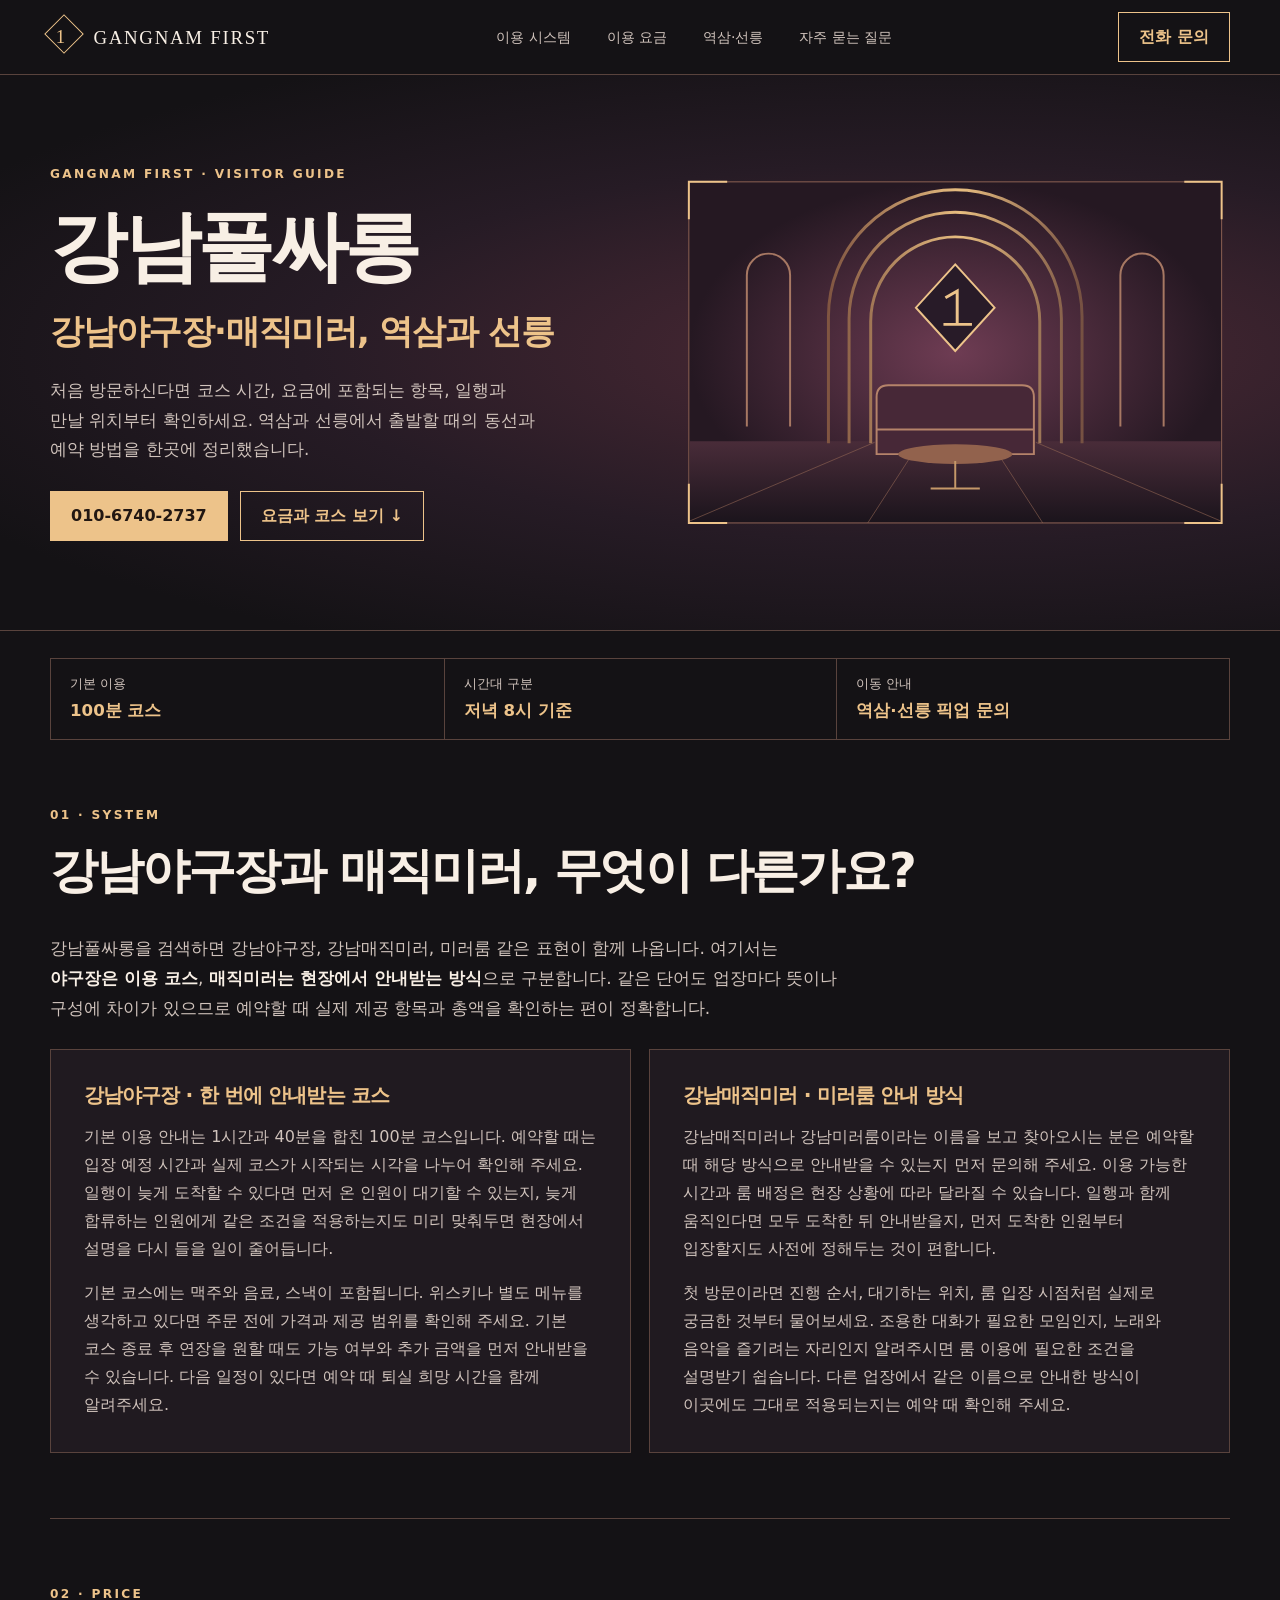
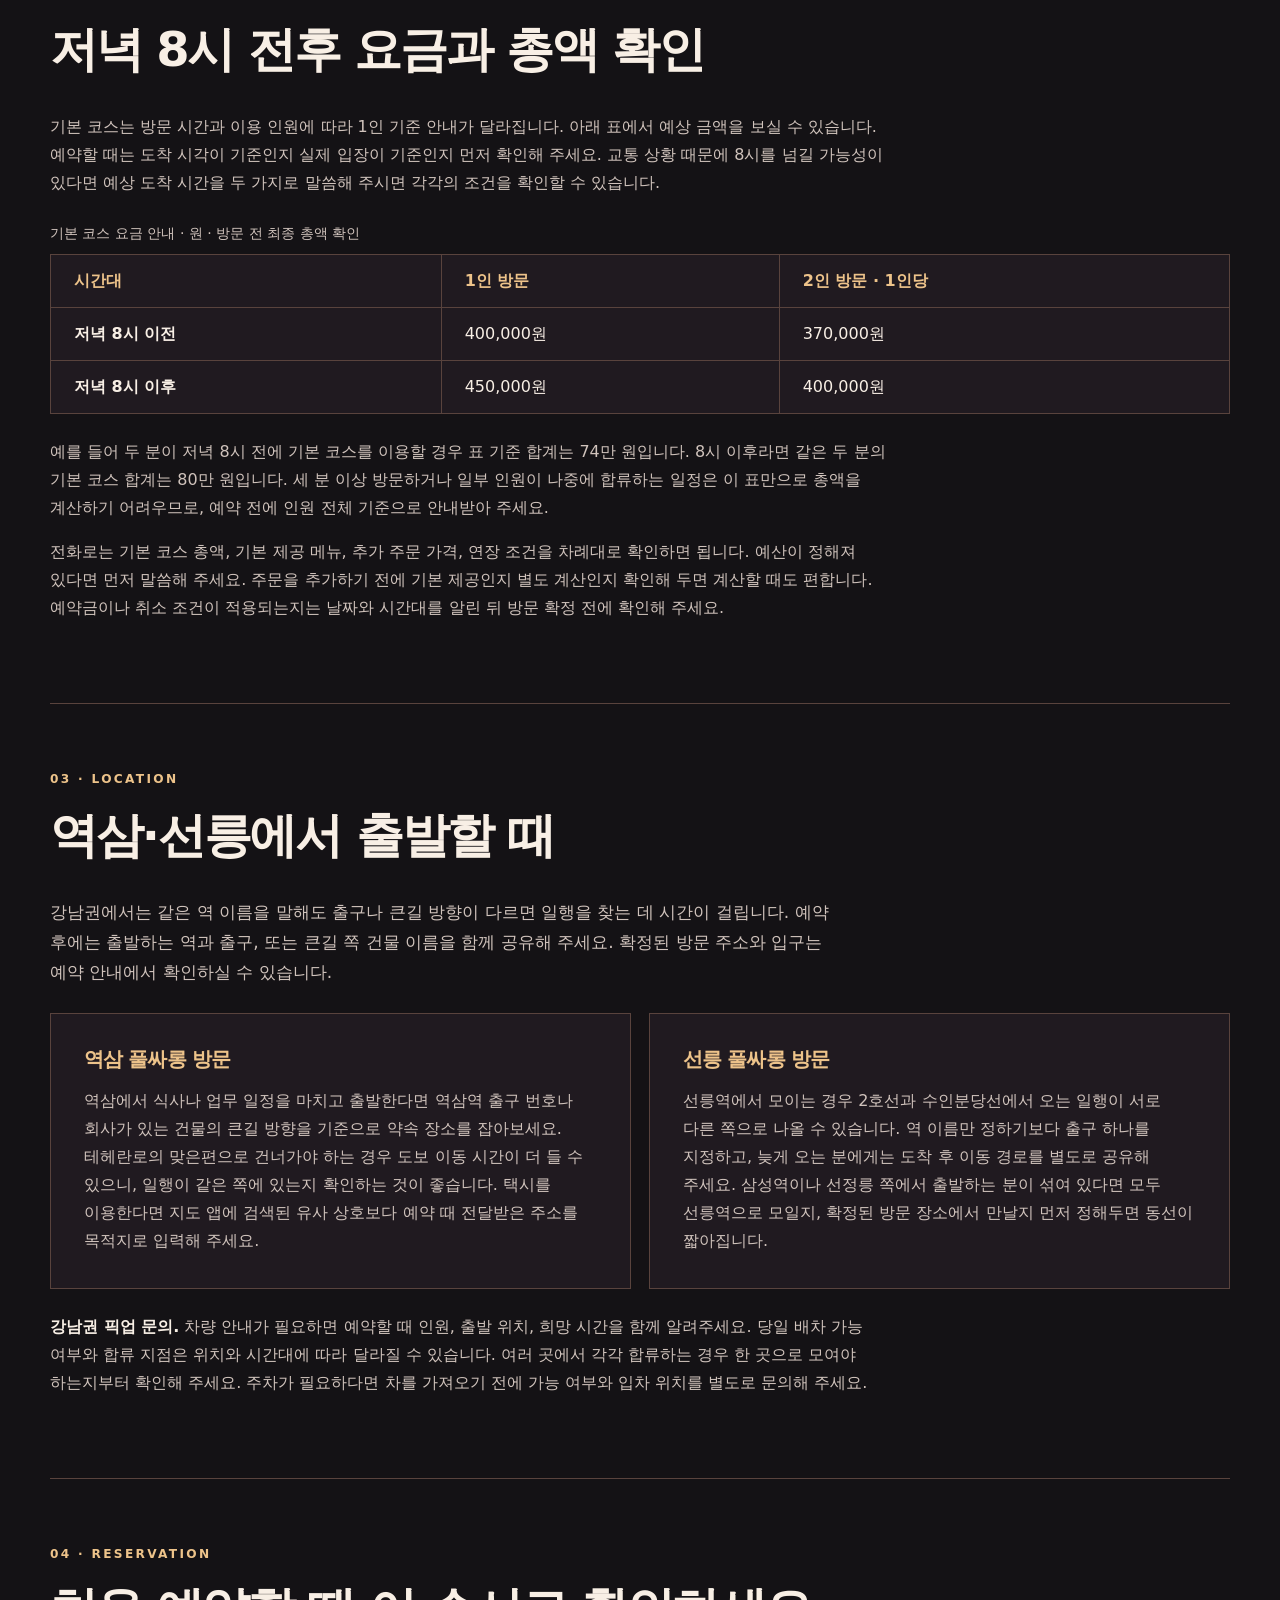
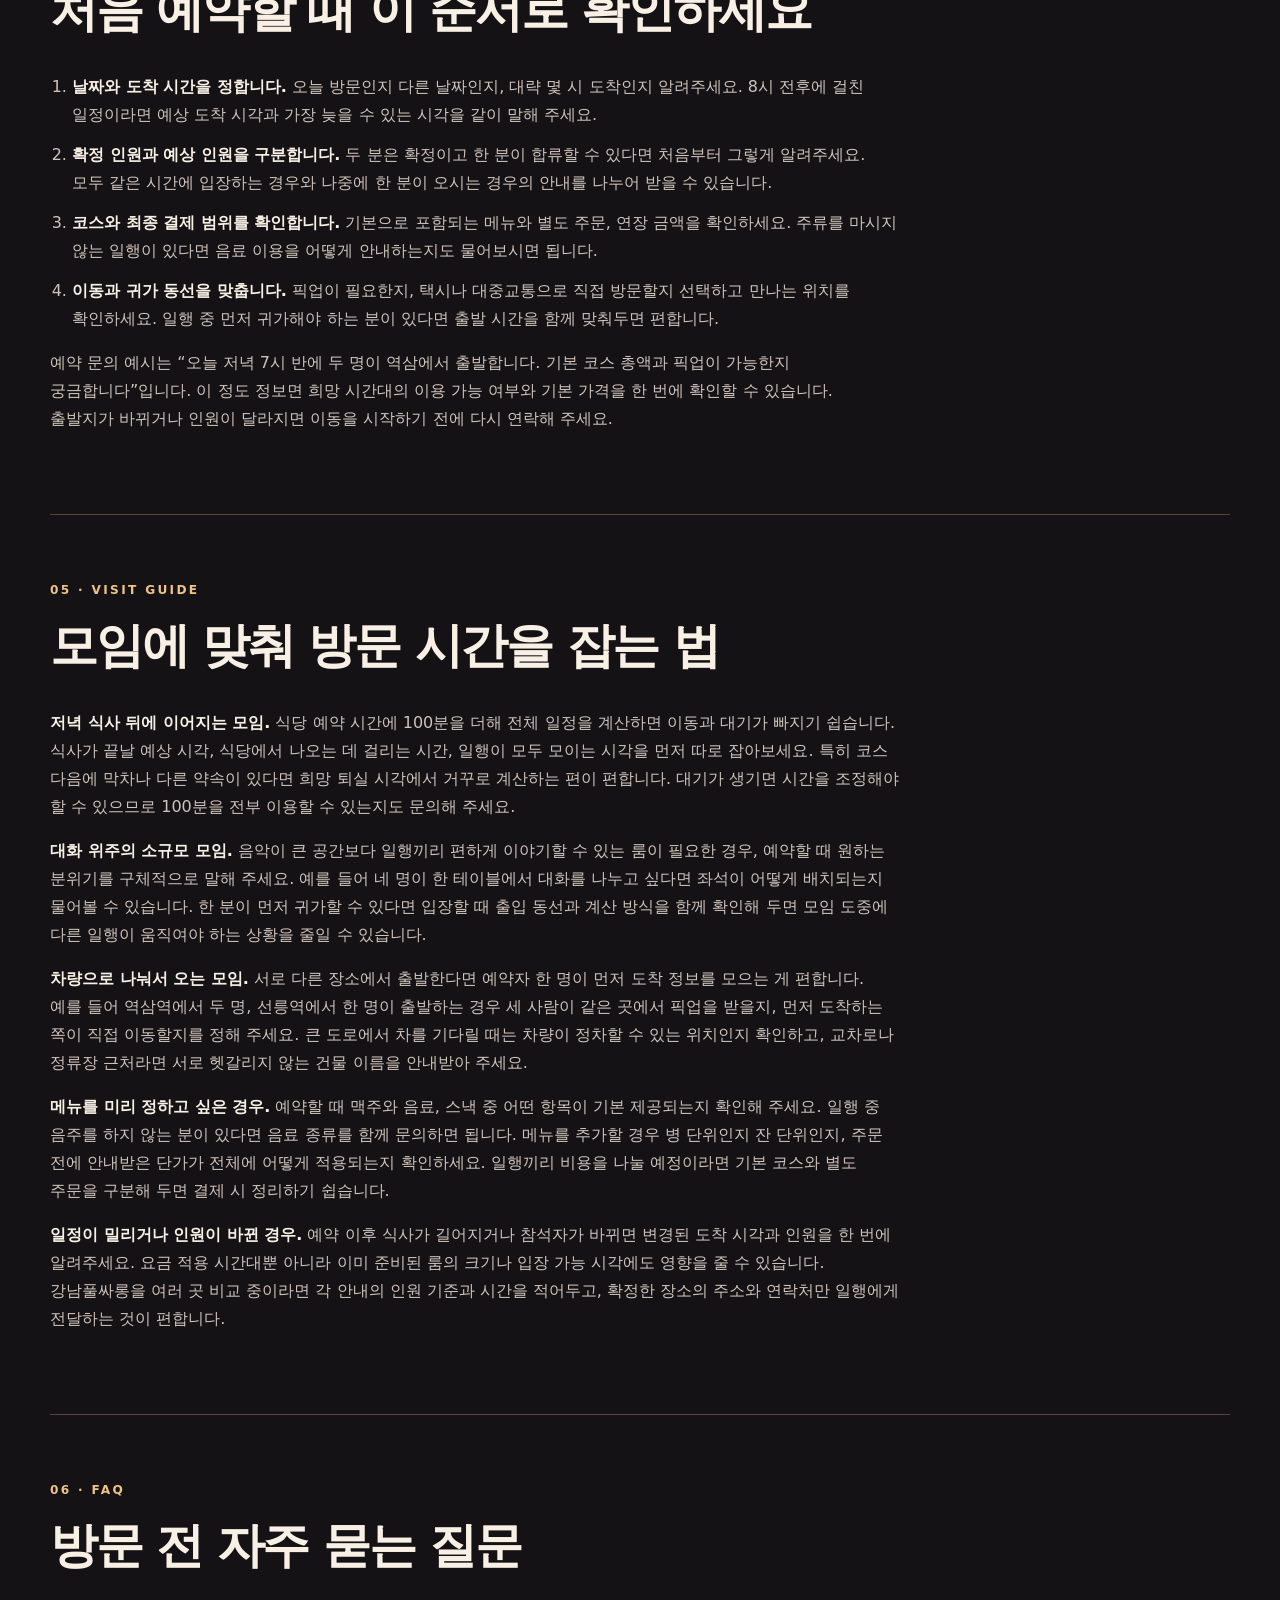
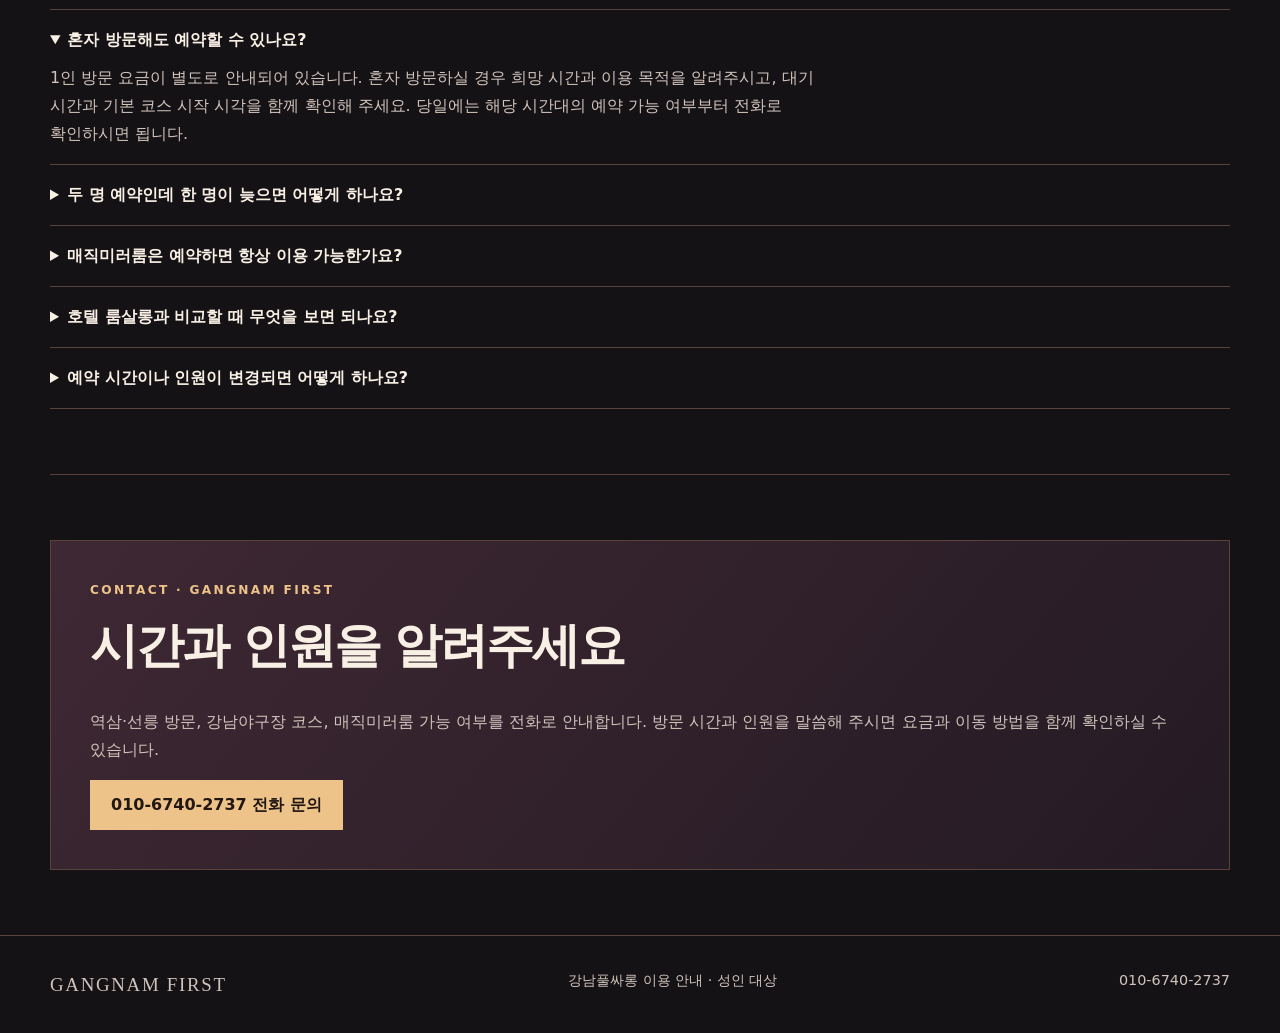
==== public/index.html @ a1703356 "Add Gangnam First visitor guide" ====
<!doctype html>
<html lang="ko">
<head>
<meta charset="utf-8">
<meta name="viewport" content="width=device-width,initial-scale=1,viewport-fit=cover">
<title>강남풀싸롱 | 강남야구장·매직미러 역삼·선릉 안내</title>
<meta name="description" content="강남풀싸롱 이용 안내. 강남야구장과 매직미러 시스템의 차이, 100분 코스, 시간대별 요금, 역삼·선릉 방문 동선과 예약 방법을 확인하세요.">
<link rel="canonical" href="https://gangnam1st.com/full1">
<meta property="og:type" content="website">
<meta property="og:locale" content="ko_KR">
<meta property="og:title" content="강남풀싸롱 | 강남야구장·매직미러 역삼·선릉">
<meta property="og:description" content="역삼·선릉의 방문 동선부터 강남야구장 시스템, 매직미러룸, 요금과 픽업 문의까지.">
<meta property="og:url" content="https://gangnam1st.com/full1">
<meta name="theme-color" content="#141215">
<link rel="icon" href="data:image/svg+xml,%3Csvg xmlns='http://www.w3.org/2000/svg' viewBox='0 0 64 64'%3E%3Crect width='64' height='64' rx='12' fill='%23141215'/%3E%3Cpath d='M32 9 53 32 32 55 11 32Z' fill='none' stroke='%23e8bd82' stroke-width='2'/%3E%3Cpath d='M27 24l6-4v24m-8 0h16' fill='none' stroke='%23e8bd82' stroke-width='3'/%3E%3C/svg%3E">
<script type="application/ld+json">{"@context":"https://schema.org","@type":"WebPage","name":"강남풀싸롱 | 강남야구장·매직미러 역삼·선릉 안내","url":"https://gangnam1st.com/full1","inLanguage":"ko","description":"강남풀싸롱의 코스, 요금, 역삼·선릉 방문 동선 및 전화 예약 안내"}</script>
<style>
:root{color-scheme:dark;--bg:#141215;--surface:#201a20;--fg:#f8efe5;--sub:#d0c3bc;--gold:#edc38a;--line:#59433d;--serif:Georgia,"Batang","Noto Serif KR",serif}
*{box-sizing:border-box}html{scroll-behavior:smooth}body{margin:0;background:var(--bg);color:var(--fg);font-family:system-ui,"Malgun Gothic",sans-serif;font-size:16px;line-height:1.75;word-break:keep-all}
a{color:inherit;text-decoration:none}a:focus-visible,summary:focus-visible{outline:2px solid var(--gold);outline-offset:5px}p{margin:0 0 1em;color:var(--sub)}h1,h2,h3{line-height:1.25;letter-spacing:-.045em;margin:0 0 .7em}h2{font-size:clamp(1.8rem,4vw,3rem)}h3{font-size:1.28rem}strong{color:var(--fg)}.wrap{width:min(1180px,calc(100% - 48px));margin-inline:auto}.skip{position:absolute;top:-100px;left:20px;z-index:4;padding:10px;background:var(--fg);color:var(--bg)}.skip:focus{top:10px}.top{border-bottom:1px solid var(--line)}.top-inner{min-height:74px;display:flex;align-items:center;justify-content:space-between;gap:24px}.brand{font-family:var(--serif);font-size:1.18rem;letter-spacing:.09em;white-space:nowrap}.mark{display:inline-grid;place-items:center;border:1px solid var(--gold);width:28px;height:28px;margin-right:9px;transform:rotate(45deg);color:var(--gold)}.mark b{transform:rotate(-45deg);font-weight:400}.nav{display:flex;gap:clamp(13px,3vw,36px);font-size:.88rem;color:var(--sub);flex-wrap:wrap}.nav a:hover{color:var(--gold)}.button{display:inline-flex;align-items:center;justify-content:center;gap:9px;min-height:48px;padding:10px 20px;border:1px solid var(--gold);color:var(--gold);font-weight:720}.button:hover{background:#49342b}.button.primary{color:#221712;background:var(--gold)}.button.primary:hover{background:#ffdbac}.eyebrow{display:block;margin-bottom:14px;font-size:.76rem;font-weight:750;color:var(--gold);letter-spacing:.19em}.hero{background:radial-gradient(ellipse at 73% 50%,#4e2a36 0%,#261b25 48%,#141215 85%);border-bottom:1px solid var(--line)}.hero-inner{min-height:555px;display:grid;grid-template-columns:1.1fr 1fr;align-items:center;gap:24px;padding-block:58px}.hero h1{font-size:clamp(2.65rem,6vw,5.1rem);margin-bottom:.3em}.hero h1 span{display:block;font-size:.44em;color:var(--gold);margin-top:.48em;letter-spacing:-.035em}.hero p{max-width:490px;font-size:1.05rem}.hero-actions{display:flex;flex-wrap:wrap;gap:12px;margin-top:27px}.visual{width:100%;height:auto;max-height:400px}.quick{display:grid;grid-template-columns:repeat(3,1fr);gap:0;border:1px solid var(--line);margin-top:27px}.quick div{padding:14px 19px}.quick div+div{border-left:1px solid var(--line)}.quick small{color:var(--sub);display:block;font-size:.82rem}.quick b{font-size:1.04rem;color:var(--gold)}section.content{padding-block:65px;scroll-margin-top:10px}.content+.content{border-top:1px solid var(--line)}.lead{max-width:800px;font-size:1.07rem}.grid{display:grid;grid-template-columns:repeat(2,minmax(0,1fr));gap:18px;margin-top:25px}.panel{border:1px solid var(--line);padding:clamp(20px,3vw,33px);background:var(--surface)}.panel p:last-child{margin-bottom:0}.panel h3{color:var(--gold)}.prose{max-width:850px}.price{width:100%;border-collapse:collapse;margin:24px 0;background:var(--surface);font-variant-numeric:tabular-nums;text-align:left}.price th,.price td{border:1px solid var(--line);padding:12px clamp(9px,3vw,23px)}.price thead{color:var(--gold)}.price caption{text-align:left;margin-bottom:9px;color:var(--sub);font-size:.88rem}.list{padding-left:22px;color:var(--sub)}.list li+li{margin-top:12px}.faq details{border-top:1px solid var(--line);padding:16px 0}.faq details:last-child{border-bottom:1px solid var(--line)}.faq summary{cursor:pointer;color:var(--fg);font-weight:720}.faq details p{margin:10px 0 0;max-width:780px}.contact{background:linear-gradient(130deg,#3e2833,#241a23);padding:39px;border:1px solid var(--line)}footer{border-top:1px solid var(--line);padding:32px 0;color:var(--sub);font-size:.9rem}.foot{display:flex;justify-content:space-between;gap:16px;flex-wrap:wrap}.dock{display:none}
@media(max-width:760px){.wrap{width:calc(100% - 32px)}.top-inner{min-height:0;align-items:flex-start;flex-direction:column;gap:12px;padding-block:16px}.nav{gap:8px 19px}.top .button{display:none}.hero-inner{min-height:0;grid-template-columns:1fr;padding-block:36px 23px;gap:18px}.visual{max-height:240px}.grid{grid-template-columns:1fr}.quick div{padding:10px}.quick small{font-size:.73rem}.quick b{font-size:.91rem}section.content{padding-block:42px}.contact{padding:24px}.dock{display:block;position:fixed;bottom:0;left:0;right:0;z-index:3;background:var(--bg);border-top:1px solid var(--line);padding:8px 16px max(8px,env(safe-area-inset-bottom))}.dock .button{width:100%}footer{padding-bottom:calc(90px + env(safe-area-inset-bottom))}}
@media(prefers-reduced-motion:reduce){html{scroll-behavior:auto}}
</style>
</head>
<body>
<a class="skip" href="#main">본문 바로가기</a>
<header class="top">
<div class="top-inner wrap">
  <a class="brand" href="/full1" aria-label="강남 퍼스트 홈"><span class="mark" aria-hidden="true"><b>1</b></span> GANGNAM FIRST</a>
  <nav class="nav" aria-label="주 메뉴"><a href="#system">이용 시스템</a><a href="#price">이용 요금</a><a href="#areas">역삼·선릉</a><a href="#faq">자주 묻는 질문</a></nav>
  <a class="button" href="tel:01067402737">전화 문의</a>
</div>
</header>
<main id="main">
<section class="hero" aria-labelledby="home-title">
<div class="hero-inner wrap">
  <div>
    <span class="eyebrow">GANGNAM FIRST · VISITOR GUIDE</span>
    <h1 id="home-title">강남풀싸롱<span>강남야구장·매직미러, 역삼과 선릉</span></h1>
    <p>처음 방문하신다면 코스 시간, 요금에 포함되는 항목, 일행과 만날 위치부터 확인하세요. 역삼과 선릉에서 출발할 때의 동선과 예약 방법을 한곳에 정리했습니다.</p>
    <div class="hero-actions"><a class="button primary" href="tel:01067402737">010-6740-2737</a><a class="button" href="#price">요금과 코스 보기 ↓</a></div>
  </div>
  <svg class="visual" viewBox="0 0 560 365" role="img" aria-labelledby="art-title">
    <title id="art-title">금빛 아치와 보랏빛 조명으로 표현한 프라이빗 라운지 일러스트</title>
    <defs>
      <radialGradient id="wall"><stop stop-color="#6e3c53"/><stop offset="1" stop-color="#251822"/></radialGradient>
      <linearGradient id="metal"><stop stop-color="#805541"/><stop offset=".52" stop-color="#e7bd80"/><stop offset="1" stop-color="#765142"/></linearGradient>
      <linearGradient id="floor" x2="0" y2="1"><stop stop-color="#492c39"/><stop offset="1" stop-color="#1b141c"/></linearGradient>
    </defs>
    <rect x="9" y="9" width="542" height="347" fill="url(#wall)" stroke="#8d6253"/>
    <path d="M10 273h540v82H10z" fill="url(#floor)"/>
    <path d="M151 275V146a129 129 0 0 1 258 0v129m-237 0V148a108 108 0 0 1 216 0v127m-194 0V151a86 86 0 0 1 172 0v124" fill="none" stroke="url(#metal)" stroke-width="3"/>
    <path d="M68 258V104a22 22 0 0 1 44 0v154m336 0V104a22 22 0 0 1 44 0v154" fill="none" stroke="#a77863" stroke-width="2"/>
    <path d="M10 354l188-80m352 80-188-80M191 356l53-82m125 82-53-82" fill="none" stroke="#926654" opacity=".6"/>
    <path d="M200 261v-33q0-12 12-12h136q12 0 12 12v33m-160 0h160v25H200z" fill="#472837" stroke="#b5836a" stroke-width="2"/>
    <ellipse cx="280" cy="286" rx="58" ry="10" fill="#92624d"/><path d="M280 293v28m-25 0h50" stroke="#c59869" stroke-width="2"/>
    <path d="m280 93 40 44-40 44-40-44z" fill="#281b28" stroke="#edc38a" stroke-width="2"/>
    <path d="m270 127 12-7v34m-14 0h29" fill="none" stroke="#edc38a" stroke-width="3"/>
    <path d="M9 47V9h39m465 0h38v38m0 269v40h-38m-465 0H9v-40" fill="none" stroke="#edc38a" stroke-width="2"/>
  </svg>
</div>
</section>
<div class="wrap">
  <div class="quick" aria-label="방문 전 확인할 항목"><div><small>기본 이용</small><b>100분 코스</b></div><div><small>시간대 구분</small><b>저녁 8시 기준</b></div><div><small>이동 안내</small><b>역삼·선릉 픽업 문의</b></div></div>

  <section class="content" id="system">
    <span class="eyebrow">01 · SYSTEM</span><h2>강남야구장과 매직미러, 무엇이 다른가요?</h2>
    <p class="lead">강남풀싸롱을 검색하면 강남야구장, 강남매직미러, 미러룸 같은 표현이 함께 나옵니다. 여기서는 <strong>야구장은 이용 코스</strong>, <strong>매직미러는 현장에서 안내받는 방식</strong>으로 구분합니다. 같은 단어도 업장마다 뜻이나 구성에 차이가 있으므로 예약할 때 실제 제공 항목과 총액을 확인하는 편이 정확합니다.</p>
    <div class="grid">
      <article class="panel"><h3>강남야구장 · 한 번에 안내받는 코스</h3>
      <p>기본 이용 안내는 1시간과 40분을 합친 100분 코스입니다. 예약할 때는 입장 예정 시간과 실제 코스가 시작되는 시각을 나누어 확인해 주세요. 일행이 늦게 도착할 수 있다면 먼저 온 인원이 대기할 수 있는지, 늦게 합류하는 인원에게 같은 조건을 적용하는지도 미리 맞춰두면 현장에서 설명을 다시 들을 일이 줄어듭니다.</p>
      <p>기본 코스에는 맥주와 음료, 스낵이 포함됩니다. 위스키나 별도 메뉴를 생각하고 있다면 주문 전에 가격과 제공 범위를 확인해 주세요. 기본 코스 종료 후 연장을 원할 때도 가능 여부와 추가 금액을 먼저 안내받을 수 있습니다. 다음 일정이 있다면 예약 때 퇴실 희망 시간을 함께 알려주세요.</p></article>
      <article class="panel"><h3>강남매직미러 · 미러룸 안내 방식</h3>
      <p>강남매직미러나 강남미러룸이라는 이름을 보고 찾아오시는 분은 예약할 때 해당 방식으로 안내받을 수 있는지 먼저 문의해 주세요. 이용 가능한 시간과 룸 배정은 현장 상황에 따라 달라질 수 있습니다. 일행과 함께 움직인다면 모두 도착한 뒤 안내받을지, 먼저 도착한 인원부터 입장할지도 사전에 정해두는 것이 편합니다.</p>
      <p>첫 방문이라면 진행 순서, 대기하는 위치, 룸 입장 시점처럼 실제로 궁금한 것부터 물어보세요. 조용한 대화가 필요한 모임인지, 노래와 음악을 즐기려는 자리인지 알려주시면 룸 이용에 필요한 조건을 설명받기 쉽습니다. 다른 업장에서 같은 이름으로 안내한 방식이 이곳에도 그대로 적용되는지는 예약 때 확인해 주세요.</p></article>
    </div>
  </section>

  <section class="content" id="price">
    <span class="eyebrow">02 · PRICE</span><h2>저녁 8시 전후 요금과 총액 확인</h2>
    <p class="prose">기본 코스는 방문 시간과 이용 인원에 따라 1인 기준 안내가 달라집니다. 아래 표에서 예상 금액을 보실 수 있습니다. 예약할 때는 도착 시각이 기준인지 실제 입장이 기준인지 먼저 확인해 주세요. 교통 상황 때문에 8시를 넘길 가능성이 있다면 예상 도착 시간을 두 가지로 말씀해 주시면 각각의 조건을 확인할 수 있습니다.</p>
    <table class="price"><caption>기본 코스 요금 안내 · 원 · 방문 전 최종 총액 확인</caption><thead><tr><th scope="col">시간대</th><th scope="col">1인 방문</th><th scope="col">2인 방문 · 1인당</th></tr></thead><tbody><tr><th scope="row">저녁 8시 이전</th><td>400,000원</td><td>370,000원</td></tr><tr><th scope="row">저녁 8시 이후</th><td>450,000원</td><td>400,000원</td></tr></tbody></table>
    <div class="prose">
      <p>예를 들어 두 분이 저녁 8시 전에 기본 코스를 이용할 경우 표 기준 합계는 74만 원입니다. 8시 이후라면 같은 두 분의 기본 코스 합계는 80만 원입니다. 세 분 이상 방문하거나 일부 인원이 나중에 합류하는 일정은 이 표만으로 총액을 계산하기 어려우므로, 예약 전에 인원 전체 기준으로 안내받아 주세요.</p>
      <p>전화로는 기본 코스 총액, 기본 제공 메뉴, 추가 주문 가격, 연장 조건을 차례대로 확인하면 됩니다. 예산이 정해져 있다면 먼저 말씀해 주세요. 주문을 추가하기 전에 기본 제공인지 별도 계산인지 확인해 두면 계산할 때도 편합니다. 예약금이나 취소 조건이 적용되는지는 날짜와 시간대를 알린 뒤 방문 확정 전에 확인해 주세요.</p>
    </div>
  </section>

  <section class="content" id="areas">
    <span class="eyebrow">03 · LOCATION</span><h2>역삼·선릉에서 출발할 때</h2>
    <p class="lead">강남권에서는 같은 역 이름을 말해도 출구나 큰길 방향이 다르면 일행을 찾는 데 시간이 걸립니다. 예약 후에는 출발하는 역과 출구, 또는 큰길 쪽 건물 이름을 함께 공유해 주세요. 확정된 방문 주소와 입구는 예약 안내에서 확인하실 수 있습니다.</p>
    <div class="grid">
      <article class="panel"><h3>역삼 풀싸롱 방문</h3><p>역삼에서 식사나 업무 일정을 마치고 출발한다면 역삼역 출구 번호나 회사가 있는 건물의 큰길 방향을 기준으로 약속 장소를 잡아보세요. 테헤란로의 맞은편으로 건너가야 하는 경우 도보 이동 시간이 더 들 수 있으니, 일행이 같은 쪽에 있는지 확인하는 것이 좋습니다. 택시를 이용한다면 지도 앱에 검색된 유사 상호보다 예약 때 전달받은 주소를 목적지로 입력해 주세요.</p></article>
      <article class="panel"><h3>선릉 풀싸롱 방문</h3><p>선릉역에서 모이는 경우 2호선과 수인분당선에서 오는 일행이 서로 다른 쪽으로 나올 수 있습니다. 역 이름만 정하기보다 출구 하나를 지정하고, 늦게 오는 분에게는 도착 후 이동 경로를 별도로 공유해 주세요. 삼성역이나 선정릉 쪽에서 출발하는 분이 섞여 있다면 모두 선릉역으로 모일지, 확정된 방문 장소에서 만날지 먼저 정해두면 동선이 짧아집니다.</p></article>
    </div>
    <div class="prose" style="margin-top:24px">
      <p><strong>강남권 픽업 문의.</strong> 차량 안내가 필요하면 예약할 때 인원, 출발 위치, 희망 시간을 함께 알려주세요. 당일 배차 가능 여부와 합류 지점은 위치와 시간대에 따라 달라질 수 있습니다. 여러 곳에서 각각 합류하는 경우 한 곳으로 모여야 하는지부터 확인해 주세요. 주차가 필요하다면 차를 가져오기 전에 가능 여부와 입차 위치를 별도로 문의해 주세요.</p>
    </div>
  </section>

  <section class="content" id="reserve">
    <span class="eyebrow">04 · RESERVATION</span><h2>처음 예약할 때 이 순서로 확인하세요</h2>
    <ol class="list prose">
      <li><strong>날짜와 도착 시간을 정합니다.</strong> 오늘 방문인지 다른 날짜인지, 대략 몇 시 도착인지 알려주세요. 8시 전후에 걸친 일정이라면 예상 도착 시각과 가장 늦을 수 있는 시각을 같이 말해 주세요.</li>
      <li><strong>확정 인원과 예상 인원을 구분합니다.</strong> 두 분은 확정이고 한 분이 합류할 수 있다면 처음부터 그렇게 알려주세요. 모두 같은 시간에 입장하는 경우와 나중에 한 분이 오시는 경우의 안내를 나누어 받을 수 있습니다.</li>
      <li><strong>코스와 최종 결제 범위를 확인합니다.</strong> 기본으로 포함되는 메뉴와 별도 주문, 연장 금액을 확인하세요. 주류를 마시지 않는 일행이 있다면 음료 이용을 어떻게 안내하는지도 물어보시면 됩니다.</li>
      <li><strong>이동과 귀가 동선을 맞춥니다.</strong> 픽업이 필요한지, 택시나 대중교통으로 직접 방문할지 선택하고 만나는 위치를 확인하세요. 일행 중 먼저 귀가해야 하는 분이 있다면 출발 시간을 함께 맞춰두면 편합니다.</li>
    </ol>
    <p class="prose">예약 문의 예시는 “오늘 저녁 7시 반에 두 명이 역삼에서 출발합니다. 기본 코스 총액과 픽업이 가능한지 궁금합니다”입니다. 이 정도 정보면 희망 시간대의 이용 가능 여부와 기본 가격을 한 번에 확인할 수 있습니다. 출발지가 바뀌거나 인원이 달라지면 이동을 시작하기 전에 다시 연락해 주세요.</p>
  </section>

  <section class="content" id="visit-guide">
    <span class="eyebrow">05 · VISIT GUIDE</span><h2>모임에 맞춰 방문 시간을 잡는 법</h2>
    <div class="prose">
      <p><strong>저녁 식사 뒤에 이어지는 모임.</strong> 식당 예약 시간에 100분을 더해 전체 일정을 계산하면 이동과 대기가 빠지기 쉽습니다. 식사가 끝날 예상 시각, 식당에서 나오는 데 걸리는 시간, 일행이 모두 모이는 시각을 먼저 따로 잡아보세요. 특히 코스 다음에 막차나 다른 약속이 있다면 희망 퇴실 시각에서 거꾸로 계산하는 편이 편합니다. 대기가 생기면 시간을 조정해야 할 수 있으므로 100분을 전부 이용할 수 있는지도 문의해 주세요.</p>
      <p><strong>대화 위주의 소규모 모임.</strong> 음악이 큰 공간보다 일행끼리 편하게 이야기할 수 있는 룸이 필요한 경우, 예약할 때 원하는 분위기를 구체적으로 말해 주세요. 예를 들어 네 명이 한 테이블에서 대화를 나누고 싶다면 좌석이 어떻게 배치되는지 물어볼 수 있습니다. 한 분이 먼저 귀가할 수 있다면 입장할 때 출입 동선과 계산 방식을 함께 확인해 두면 모임 도중에 다른 일행이 움직여야 하는 상황을 줄일 수 있습니다.</p>
      <p><strong>차량으로 나눠서 오는 모임.</strong> 서로 다른 장소에서 출발한다면 예약자 한 명이 먼저 도착 정보를 모으는 게 편합니다. 예를 들어 역삼역에서 두 명, 선릉역에서 한 명이 출발하는 경우 세 사람이 같은 곳에서 픽업을 받을지, 먼저 도착하는 쪽이 직접 이동할지를 정해 주세요. 큰 도로에서 차를 기다릴 때는 차량이 정차할 수 있는 위치인지 확인하고, 교차로나 정류장 근처라면 서로 헷갈리지 않는 건물 이름을 안내받아 주세요.</p>
      <p><strong>메뉴를 미리 정하고 싶은 경우.</strong> 예약할 때 맥주와 음료, 스낵 중 어떤 항목이 기본 제공되는지 확인해 주세요. 일행 중 음주를 하지 않는 분이 있다면 음료 종류를 함께 문의하면 됩니다. 메뉴를 추가할 경우 병 단위인지 잔 단위인지, 주문 전에 안내받은 단가가 전체에 어떻게 적용되는지 확인하세요. 일행끼리 비용을 나눌 예정이라면 기본 코스와 별도 주문을 구분해 두면 결제 시 정리하기 쉽습니다.</p>
      <p><strong>일정이 밀리거나 인원이 바뀐 경우.</strong> 예약 이후 식사가 길어지거나 참석자가 바뀌면 변경된 도착 시각과 인원을 한 번에 알려주세요. 요금 적용 시간대뿐 아니라 이미 준비된 룸의 크기나 입장 가능 시각에도 영향을 줄 수 있습니다. 강남풀싸롱을 여러 곳 비교 중이라면 각 안내의 인원 기준과 시간을 적어두고, 확정한 장소의 주소와 연락처만 일행에게 전달하는 것이 편합니다.</p>
    </div>
  </section>

  <section class="content faq" id="faq">
    <span class="eyebrow">06 · FAQ</span><h2>방문 전 자주 묻는 질문</h2>
    <details open><summary>혼자 방문해도 예약할 수 있나요?</summary><p>1인 방문 요금이 별도로 안내되어 있습니다. 혼자 방문하실 경우 희망 시간과 이용 목적을 알려주시고, 대기 시간과 기본 코스 시작 시각을 함께 확인해 주세요. 당일에는 해당 시간대의 예약 가능 여부부터 전화로 확인하시면 됩니다.</p></details>
    <details><summary>두 명 예약인데 한 명이 늦으면 어떻게 하나요?</summary><p>먼저 오는 분과 나중에 오는 분의 예상 도착 시간을 각각 알려주세요. 함께 입장할지 먼저 도착한 분이 대기할지, 코스 시작을 어느 시점으로 잡을지 현장 상황에 맞춰 사전에 안내받으실 수 있습니다.</p></details>
    <details><summary>매직미러룸은 예약하면 항상 이용 가능한가요?</summary><p>시간대와 당일 룸 상황에 따라 달라집니다. 매직미러 방식이 방문 이유라면 예약을 확정하기 전에 원하는 시간대에 안내가 가능한지 확인해 주세요.</p></details>
    <details><summary>호텔 룸살롱과 비교할 때 무엇을 보면 되나요?</summary><p>공간 분위기만으로 비교하기보다 총 이용 시간, 기본 주류와 음료 구성, 추가 주문·연장 조건, 방문 위치를 같은 기준으로 놓고 보시면 됩니다. 같은 인원과 같은 시간대를 기준으로 총액을 확인해야 실제 차이가 보입니다.</p></details>
    <details><summary>예약 시간이나 인원이 변경되면 어떻게 하나요?</summary><p>가능한 한 출발 전에 변경된 내용을 알려주세요. 특히 8시를 넘겨 도착하거나 합류 인원이 추가되면 요금과 배정에 영향을 줄 수 있으므로, 새 조건을 확인한 뒤 이동하시면 됩니다.</p></details>
  </section>

  <section class="content" aria-labelledby="contact-title"><div class="contact">
    <span class="eyebrow">CONTACT · GANGNAM FIRST</span><h2 id="contact-title">시간과 인원을 알려주세요</h2>
    <p>역삼·선릉 방문, 강남야구장 코스, 매직미러룸 가능 여부를 전화로 안내합니다. 방문 시간과 인원을 말씀해 주시면 요금과 이동 방법을 함께 확인하실 수 있습니다.</p>
    <a class="button primary" href="tel:01067402737">010-6740-2737 전화 문의</a>
  </div></section>
</div>
</main>
<footer><div class="wrap foot"><a class="brand" href="/full1">GANGNAM FIRST</a><span>강남풀싸롱 이용 안내 · 성인 대상</span><a href="tel:01067402737">010-6740-2737</a></div></footer>
<div class="dock"><a class="button primary" href="tel:01067402737">전화 문의 · 010-6740-2737</a></div>
</body>
</html>
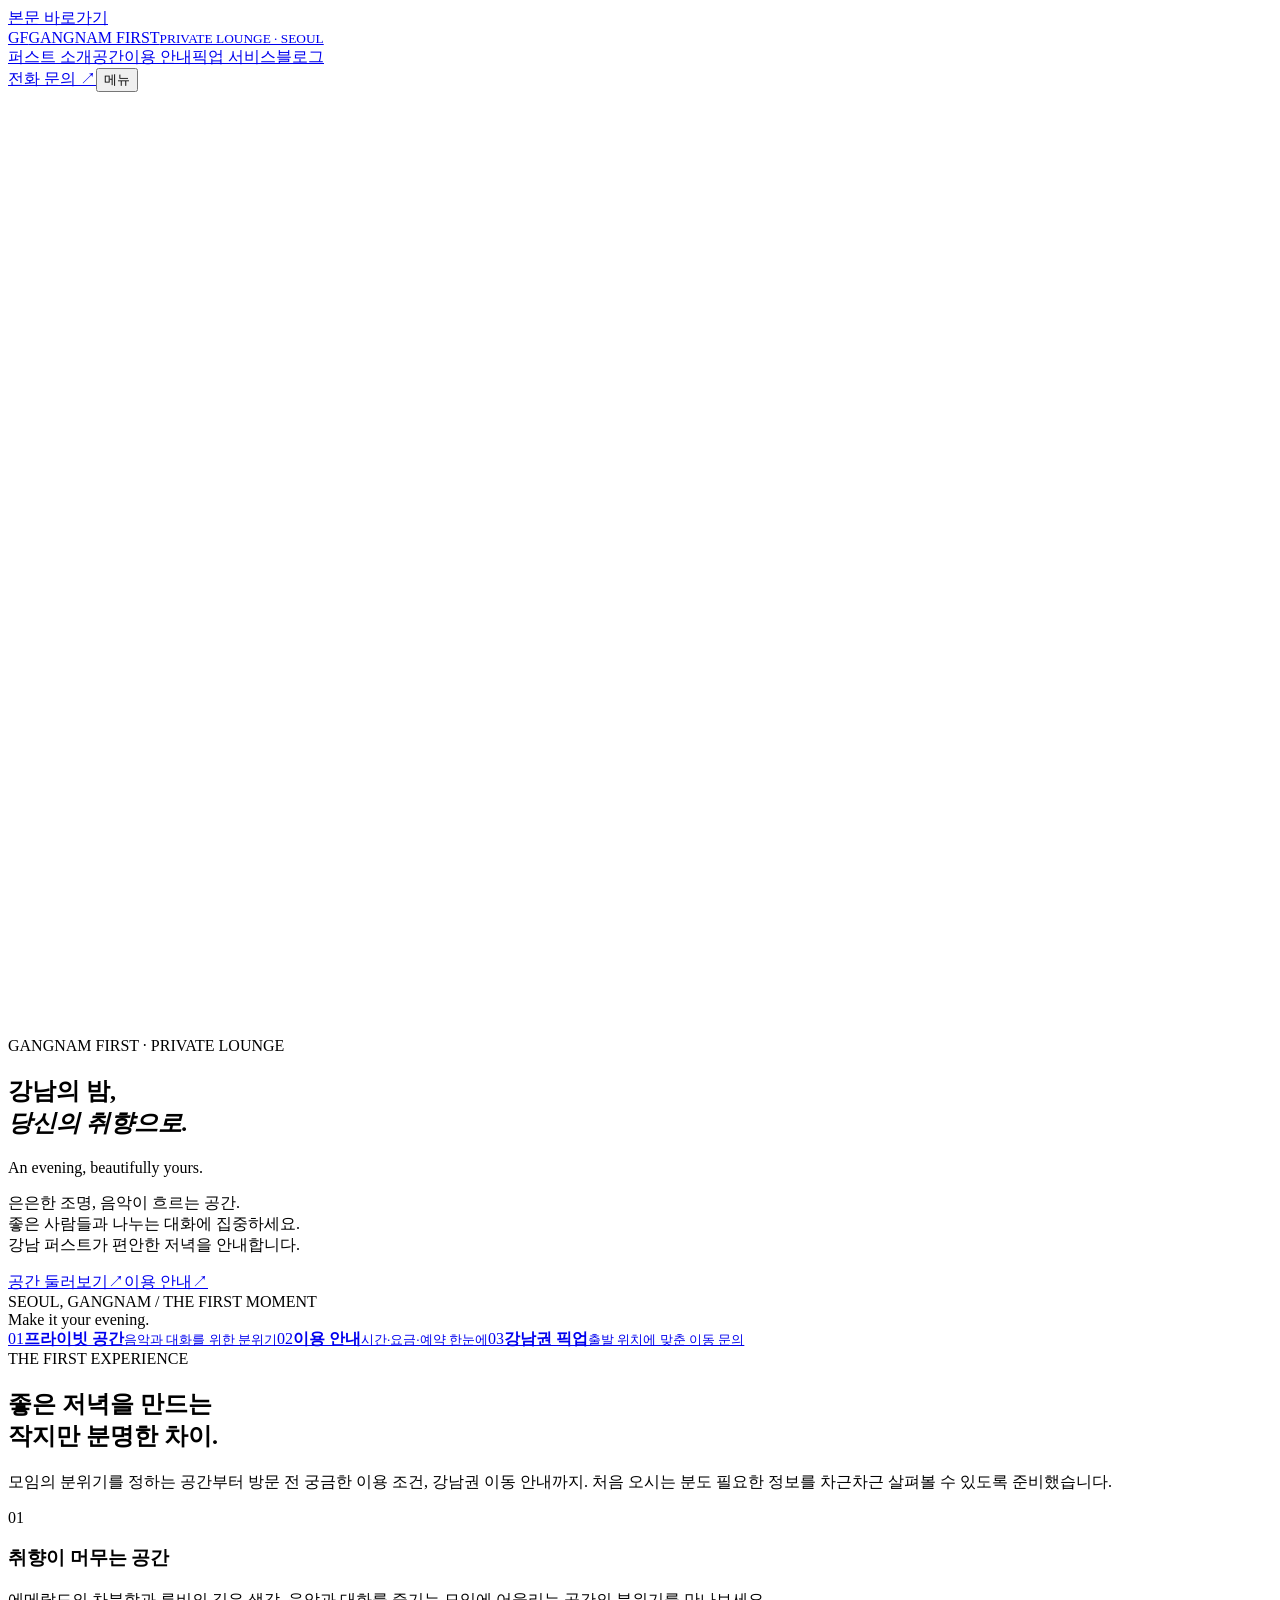
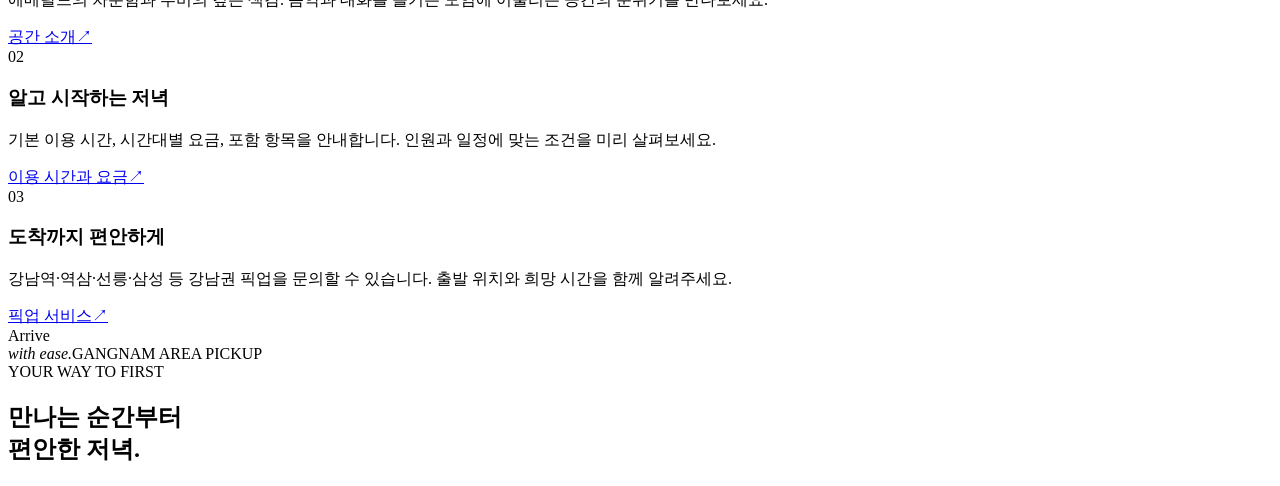
==== commit 7440c55e: "Expand Gangnam First with refined design, 14 pages, journal and pickup guide" ====
--- a/public/index.html
+++ b/public/index.html
@@ -1,142 +1,5 @@
-<!doctype html>
-<html lang="ko">
-<head>
-<meta charset="utf-8">
-<meta name="viewport" content="width=device-width,initial-scale=1,viewport-fit=cover">
-<title>강남풀싸롱 | 강남야구장·매직미러 역삼·선릉 안내</title>
-<meta name="description" content="강남풀싸롱 이용 안내. 강남야구장과 매직미러 시스템의 차이, 100분 코스, 시간대별 요금, 역삼·선릉 방문 동선과 예약 방법을 확인하세요.">
-<link rel="canonical" href="https://gangnam1st.com/full1">
-<meta property="og:type" content="website">
-<meta property="og:locale" content="ko_KR">
-<meta property="og:title" content="강남풀싸롱 | 강남야구장·매직미러 역삼·선릉">
-<meta property="og:description" content="역삼·선릉의 방문 동선부터 강남야구장 시스템, 매직미러룸, 요금과 픽업 문의까지.">
-<meta property="og:url" content="https://gangnam1st.com/full1">
-<meta name="theme-color" content="#141215">
-<link rel="icon" href="data:image/svg+xml,%3Csvg xmlns='http://www.w3.org/2000/svg' viewBox='0 0 64 64'%3E%3Crect width='64' height='64' rx='12' fill='%23141215'/%3E%3Cpath d='M32 9 53 32 32 55 11 32Z' fill='none' stroke='%23e8bd82' stroke-width='2'/%3E%3Cpath d='M27 24l6-4v24m-8 0h16' fill='none' stroke='%23e8bd82' stroke-width='3'/%3E%3C/svg%3E">
-<script type="application/ld+json">{"@context":"https://schema.org","@type":"WebPage","name":"강남풀싸롱 | 강남야구장·매직미러 역삼·선릉 안내","url":"https://gangnam1st.com/full1","inLanguage":"ko","description":"강남풀싸롱의 코스, 요금, 역삼·선릉 방문 동선 및 전화 예약 안내"}</script>
-<style>
-:root{color-scheme:dark;--bg:#141215;--surface:#201a20;--fg:#f8efe5;--sub:#d0c3bc;--gold:#edc38a;--line:#59433d;--serif:Georgia,"Batang","Noto Serif KR",serif}
-*{box-sizing:border-box}html{scroll-behavior:smooth}body{margin:0;background:var(--bg);color:var(--fg);font-family:system-ui,"Malgun Gothic",sans-serif;font-size:16px;line-height:1.75;word-break:keep-all}
-a{color:inherit;text-decoration:none}a:focus-visible,summary:focus-visible{outline:2px solid var(--gold);outline-offset:5px}p{margin:0 0 1em;color:var(--sub)}h1,h2,h3{line-height:1.25;letter-spacing:-.045em;margin:0 0 .7em}h2{font-size:clamp(1.8rem,4vw,3rem)}h3{font-size:1.28rem}strong{color:var(--fg)}.wrap{width:min(1180px,calc(100% - 48px));margin-inline:auto}.skip{position:absolute;top:-100px;left:20px;z-index:4;padding:10px;background:var(--fg);color:var(--bg)}.skip:focus{top:10px}.top{border-bottom:1px solid var(--line)}.top-inner{min-height:74px;display:flex;align-items:center;justify-content:space-between;gap:24px}.brand{font-family:var(--serif);font-size:1.18rem;letter-spacing:.09em;white-space:nowrap}.mark{display:inline-grid;place-items:center;border:1px solid var(--gold);width:28px;height:28px;margin-right:9px;transform:rotate(45deg);color:var(--gold)}.mark b{transform:rotate(-45deg);font-weight:400}.nav{display:flex;gap:clamp(13px,3vw,36px);font-size:.88rem;color:var(--sub);flex-wrap:wrap}.nav a:hover{color:var(--gold)}.button{display:inline-flex;align-items:center;justify-content:center;gap:9px;min-height:48px;padding:10px 20px;border:1px solid var(--gold);color:var(--gold);font-weight:720}.button:hover{background:#49342b}.button.primary{color:#221712;background:var(--gold)}.button.primary:hover{background:#ffdbac}.eyebrow{display:block;margin-bottom:14px;font-size:.76rem;font-weight:750;color:var(--gold);letter-spacing:.19em}.hero{background:radial-gradient(ellipse at 73% 50%,#4e2a36 0%,#261b25 48%,#141215 85%);border-bottom:1px solid var(--line)}.hero-inner{min-height:555px;display:grid;grid-template-columns:1.1fr 1fr;align-items:center;gap:24px;padding-block:58px}.hero h1{font-size:clamp(2.65rem,6vw,5.1rem);margin-bottom:.3em}.hero h1 span{display:block;font-size:.44em;color:var(--gold);margin-top:.48em;letter-spacing:-.035em}.hero p{max-width:490px;font-size:1.05rem}.hero-actions{display:flex;flex-wrap:wrap;gap:12px;margin-top:27px}.visual{width:100%;height:auto;max-height:400px}.quick{display:grid;grid-template-columns:repeat(3,1fr);gap:0;border:1px solid var(--line);margin-top:27px}.quick div{padding:14px 19px}.quick div+div{border-left:1px solid var(--line)}.quick small{color:var(--sub);display:block;font-size:.82rem}.quick b{font-size:1.04rem;color:var(--gold)}section.content{padding-block:65px;scroll-margin-top:10px}.content+.content{border-top:1px solid var(--line)}.lead{max-width:800px;font-size:1.07rem}.grid{display:grid;grid-template-columns:repeat(2,minmax(0,1fr));gap:18px;margin-top:25px}.panel{border:1px solid var(--line);padding:clamp(20px,3vw,33px);background:var(--surface)}.panel p:last-child{margin-bottom:0}.panel h3{color:var(--gold)}.prose{max-width:850px}.price{width:100%;border-collapse:collapse;margin:24px 0;background:var(--surface);font-variant-numeric:tabular-nums;text-align:left}.price th,.price td{border:1px solid var(--line);padding:12px clamp(9px,3vw,23px)}.price thead{color:var(--gold)}.price caption{text-align:left;margin-bottom:9px;color:var(--sub);font-size:.88rem}.list{padding-left:22px;color:var(--sub)}.list li+li{margin-top:12px}.faq details{border-top:1px solid var(--line);padding:16px 0}.faq details:last-child{border-bottom:1px solid var(--line)}.faq summary{cursor:pointer;color:var(--fg);font-weight:720}.faq details p{margin:10px 0 0;max-width:780px}.contact{background:linear-gradient(130deg,#3e2833,#241a23);padding:39px;border:1px solid var(--line)}footer{border-top:1px solid var(--line);padding:32px 0;color:var(--sub);font-size:.9rem}.foot{display:flex;justify-content:space-between;gap:16px;flex-wrap:wrap}.dock{display:none}
-@media(max-width:760px){.wrap{width:calc(100% - 32px)}.top-inner{min-height:0;align-items:flex-start;flex-direction:column;gap:12px;padding-block:16px}.nav{gap:8px 19px}.top .button{display:none}.hero-inner{min-height:0;grid-template-columns:1fr;padding-block:36px 23px;gap:18px}.visual{max-height:240px}.grid{grid-template-columns:1fr}.quick div{padding:10px}.quick small{font-size:.73rem}.quick b{font-size:.91rem}section.content{padding-block:42px}.contact{padding:24px}.dock{display:block;position:fixed;bottom:0;left:0;right:0;z-index:3;background:var(--bg);border-top:1px solid var(--line);padding:8px 16px max(8px,env(safe-area-inset-bottom))}.dock .button{width:100%}footer{padding-bottom:calc(90px + env(safe-area-inset-bottom))}}
-@media(prefers-reduced-motion:reduce){html{scroll-behavior:auto}}
-</style>
-</head>
-<body>
-<a class="skip" href="#main">본문 바로가기</a>
-<header class="top">
-<div class="top-inner wrap">
-  <a class="brand" href="/full1" aria-label="강남 퍼스트 홈"><span class="mark" aria-hidden="true"><b>1</b></span> GANGNAM FIRST</a>
-  <nav class="nav" aria-label="주 메뉴"><a href="#system">이용 시스템</a><a href="#price">이용 요금</a><a href="#areas">역삼·선릉</a><a href="#faq">자주 묻는 질문</a></nav>
-  <a class="button" href="tel:01067402737">전화 문의</a>
-</div>
-</header>
-<main id="main">
-<section class="hero" aria-labelledby="home-title">
-<div class="hero-inner wrap">
-  <div>
-    <span class="eyebrow">GANGNAM FIRST · VISITOR GUIDE</span>
-    <h1 id="home-title">강남풀싸롱<span>강남야구장·매직미러, 역삼과 선릉</span></h1>
-    <p>처음 방문하신다면 코스 시간, 요금에 포함되는 항목, 일행과 만날 위치부터 확인하세요. 역삼과 선릉에서 출발할 때의 동선과 예약 방법을 한곳에 정리했습니다.</p>
-    <div class="hero-actions"><a class="button primary" href="tel:01067402737">010-6740-2737</a><a class="button" href="#price">요금과 코스 보기 ↓</a></div>
-  </div>
-  <svg class="visual" viewBox="0 0 560 365" role="img" aria-labelledby="art-title">
-    <title id="art-title">금빛 아치와 보랏빛 조명으로 표현한 프라이빗 라운지 일러스트</title>
-    <defs>
-      <radialGradient id="wall"><stop stop-color="#6e3c53"/><stop offset="1" stop-color="#251822"/></radialGradient>
-      <linearGradient id="metal"><stop stop-color="#805541"/><stop offset=".52" stop-color="#e7bd80"/><stop offset="1" stop-color="#765142"/></linearGradient>
-      <linearGradient id="floor" x2="0" y2="1"><stop stop-color="#492c39"/><stop offset="1" stop-color="#1b141c"/></linearGradient>
-    </defs>
-    <rect x="9" y="9" width="542" height="347" fill="url(#wall)" stroke="#8d6253"/>
-    <path d="M10 273h540v82H10z" fill="url(#floor)"/>
-    <path d="M151 275V146a129 129 0 0 1 258 0v129m-237 0V148a108 108 0 0 1 216 0v127m-194 0V151a86 86 0 0 1 172 0v124" fill="none" stroke="url(#metal)" stroke-width="3"/>
-    <path d="M68 258V104a22 22 0 0 1 44 0v154m336 0V104a22 22 0 0 1 44 0v154" fill="none" stroke="#a77863" stroke-width="2"/>
-    <path d="M10 354l188-80m352 80-188-80M191 356l53-82m125 82-53-82" fill="none" stroke="#926654" opacity=".6"/>
-    <path d="M200 261v-33q0-12 12-12h136q12 0 12 12v33m-160 0h160v25H200z" fill="#472837" stroke="#b5836a" stroke-width="2"/>
-    <ellipse cx="280" cy="286" rx="58" ry="10" fill="#92624d"/><path d="M280 293v28m-25 0h50" stroke="#c59869" stroke-width="2"/>
-    <path d="m280 93 40 44-40 44-40-44z" fill="#281b28" stroke="#edc38a" stroke-width="2"/>
-    <path d="m270 127 12-7v34m-14 0h29" fill="none" stroke="#edc38a" stroke-width="3"/>
-    <path d="M9 47V9h39m465 0h38v38m0 269v40h-38m-465 0H9v-40" fill="none" stroke="#edc38a" stroke-width="2"/>
-  </svg>
-</div>
-</section>
-<div class="wrap">
-  <div class="quick" aria-label="방문 전 확인할 항목"><div><small>기본 이용</small><b>100분 코스</b></div><div><small>시간대 구분</small><b>저녁 8시 기준</b></div><div><small>이동 안내</small><b>역삼·선릉 픽업 문의</b></div></div>
-
-  <section class="content" id="system">
-    <span class="eyebrow">01 · SYSTEM</span><h2>강남야구장과 매직미러, 무엇이 다른가요?</h2>
-    <p class="lead">강남풀싸롱을 검색하면 강남야구장, 강남매직미러, 미러룸 같은 표현이 함께 나옵니다. 여기서는 <strong>야구장은 이용 코스</strong>, <strong>매직미러는 현장에서 안내받는 방식</strong>으로 구분합니다. 같은 단어도 업장마다 뜻이나 구성에 차이가 있으므로 예약할 때 실제 제공 항목과 총액을 확인하는 편이 정확합니다.</p>
-    <div class="grid">
-      <article class="panel"><h3>강남야구장 · 한 번에 안내받는 코스</h3>
-      <p>기본 이용 안내는 1시간과 40분을 합친 100분 코스입니다. 예약할 때는 입장 예정 시간과 실제 코스가 시작되는 시각을 나누어 확인해 주세요. 일행이 늦게 도착할 수 있다면 먼저 온 인원이 대기할 수 있는지, 늦게 합류하는 인원에게 같은 조건을 적용하는지도 미리 맞춰두면 현장에서 설명을 다시 들을 일이 줄어듭니다.</p>
-      <p>기본 코스에는 맥주와 음료, 스낵이 포함됩니다. 위스키나 별도 메뉴를 생각하고 있다면 주문 전에 가격과 제공 범위를 확인해 주세요. 기본 코스 종료 후 연장을 원할 때도 가능 여부와 추가 금액을 먼저 안내받을 수 있습니다. 다음 일정이 있다면 예약 때 퇴실 희망 시간을 함께 알려주세요.</p></article>
-      <article class="panel"><h3>강남매직미러 · 미러룸 안내 방식</h3>
-      <p>강남매직미러나 강남미러룸이라는 이름을 보고 찾아오시는 분은 예약할 때 해당 방식으로 안내받을 수 있는지 먼저 문의해 주세요. 이용 가능한 시간과 룸 배정은 현장 상황에 따라 달라질 수 있습니다. 일행과 함께 움직인다면 모두 도착한 뒤 안내받을지, 먼저 도착한 인원부터 입장할지도 사전에 정해두는 것이 편합니다.</p>
-      <p>첫 방문이라면 진행 순서, 대기하는 위치, 룸 입장 시점처럼 실제로 궁금한 것부터 물어보세요. 조용한 대화가 필요한 모임인지, 노래와 음악을 즐기려는 자리인지 알려주시면 룸 이용에 필요한 조건을 설명받기 쉽습니다. 다른 업장에서 같은 이름으로 안내한 방식이 이곳에도 그대로 적용되는지는 예약 때 확인해 주세요.</p></article>
-    </div>
-  </section>
-
-  <section class="content" id="price">
-    <span class="eyebrow">02 · PRICE</span><h2>저녁 8시 전후 요금과 총액 확인</h2>
-    <p class="prose">기본 코스는 방문 시간과 이용 인원에 따라 1인 기준 안내가 달라집니다. 아래 표에서 예상 금액을 보실 수 있습니다. 예약할 때는 도착 시각이 기준인지 실제 입장이 기준인지 먼저 확인해 주세요. 교통 상황 때문에 8시를 넘길 가능성이 있다면 예상 도착 시간을 두 가지로 말씀해 주시면 각각의 조건을 확인할 수 있습니다.</p>
-    <table class="price"><caption>기본 코스 요금 안내 · 원 · 방문 전 최종 총액 확인</caption><thead><tr><th scope="col">시간대</th><th scope="col">1인 방문</th><th scope="col">2인 방문 · 1인당</th></tr></thead><tbody><tr><th scope="row">저녁 8시 이전</th><td>400,000원</td><td>370,000원</td></tr><tr><th scope="row">저녁 8시 이후</th><td>450,000원</td><td>400,000원</td></tr></tbody></table>
-    <div class="prose">
-      <p>예를 들어 두 분이 저녁 8시 전에 기본 코스를 이용할 경우 표 기준 합계는 74만 원입니다. 8시 이후라면 같은 두 분의 기본 코스 합계는 80만 원입니다. 세 분 이상 방문하거나 일부 인원이 나중에 합류하는 일정은 이 표만으로 총액을 계산하기 어려우므로, 예약 전에 인원 전체 기준으로 안내받아 주세요.</p>
-      <p>전화로는 기본 코스 총액, 기본 제공 메뉴, 추가 주문 가격, 연장 조건을 차례대로 확인하면 됩니다. 예산이 정해져 있다면 먼저 말씀해 주세요. 주문을 추가하기 전에 기본 제공인지 별도 계산인지 확인해 두면 계산할 때도 편합니다. 예약금이나 취소 조건이 적용되는지는 날짜와 시간대를 알린 뒤 방문 확정 전에 확인해 주세요.</p>
-    </div>
-  </section>
-
-  <section class="content" id="areas">
-    <span class="eyebrow">03 · LOCATION</span><h2>역삼·선릉에서 출발할 때</h2>
-    <p class="lead">강남권에서는 같은 역 이름을 말해도 출구나 큰길 방향이 다르면 일행을 찾는 데 시간이 걸립니다. 예약 후에는 출발하는 역과 출구, 또는 큰길 쪽 건물 이름을 함께 공유해 주세요. 확정된 방문 주소와 입구는 예약 안내에서 확인하실 수 있습니다.</p>
-    <div class="grid">
-      <article class="panel"><h3>역삼 풀싸롱 방문</h3><p>역삼에서 식사나 업무 일정을 마치고 출발한다면 역삼역 출구 번호나 회사가 있는 건물의 큰길 방향을 기준으로 약속 장소를 잡아보세요. 테헤란로의 맞은편으로 건너가야 하는 경우 도보 이동 시간이 더 들 수 있으니, 일행이 같은 쪽에 있는지 확인하는 것이 좋습니다. 택시를 이용한다면 지도 앱에 검색된 유사 상호보다 예약 때 전달받은 주소를 목적지로 입력해 주세요.</p></article>
-      <article class="panel"><h3>선릉 풀싸롱 방문</h3><p>선릉역에서 모이는 경우 2호선과 수인분당선에서 오는 일행이 서로 다른 쪽으로 나올 수 있습니다. 역 이름만 정하기보다 출구 하나를 지정하고, 늦게 오는 분에게는 도착 후 이동 경로를 별도로 공유해 주세요. 삼성역이나 선정릉 쪽에서 출발하는 분이 섞여 있다면 모두 선릉역으로 모일지, 확정된 방문 장소에서 만날지 먼저 정해두면 동선이 짧아집니다.</p></article>
-    </div>
-    <div class="prose" style="margin-top:24px">
-      <p><strong>강남권 픽업 문의.</strong> 차량 안내가 필요하면 예약할 때 인원, 출발 위치, 희망 시간을 함께 알려주세요. 당일 배차 가능 여부와 합류 지점은 위치와 시간대에 따라 달라질 수 있습니다. 여러 곳에서 각각 합류하는 경우 한 곳으로 모여야 하는지부터 확인해 주세요. 주차가 필요하다면 차를 가져오기 전에 가능 여부와 입차 위치를 별도로 문의해 주세요.</p>
-    </div>
-  </section>
-
-  <section class="content" id="reserve">
-    <span class="eyebrow">04 · RESERVATION</span><h2>처음 예약할 때 이 순서로 확인하세요</h2>
-    <ol class="list prose">
-      <li><strong>날짜와 도착 시간을 정합니다.</strong> 오늘 방문인지 다른 날짜인지, 대략 몇 시 도착인지 알려주세요. 8시 전후에 걸친 일정이라면 예상 도착 시각과 가장 늦을 수 있는 시각을 같이 말해 주세요.</li>
-      <li><strong>확정 인원과 예상 인원을 구분합니다.</strong> 두 분은 확정이고 한 분이 합류할 수 있다면 처음부터 그렇게 알려주세요. 모두 같은 시간에 입장하는 경우와 나중에 한 분이 오시는 경우의 안내를 나누어 받을 수 있습니다.</li>
-      <li><strong>코스와 최종 결제 범위를 확인합니다.</strong> 기본으로 포함되는 메뉴와 별도 주문, 연장 금액을 확인하세요. 주류를 마시지 않는 일행이 있다면 음료 이용을 어떻게 안내하는지도 물어보시면 됩니다.</li>
-      <li><strong>이동과 귀가 동선을 맞춥니다.</strong> 픽업이 필요한지, 택시나 대중교통으로 직접 방문할지 선택하고 만나는 위치를 확인하세요. 일행 중 먼저 귀가해야 하는 분이 있다면 출발 시간을 함께 맞춰두면 편합니다.</li>
-    </ol>
-    <p class="prose">예약 문의 예시는 “오늘 저녁 7시 반에 두 명이 역삼에서 출발합니다. 기본 코스 총액과 픽업이 가능한지 궁금합니다”입니다. 이 정도 정보면 희망 시간대의 이용 가능 여부와 기본 가격을 한 번에 확인할 수 있습니다. 출발지가 바뀌거나 인원이 달라지면 이동을 시작하기 전에 다시 연락해 주세요.</p>
-  </section>
-
-  <section class="content" id="visit-guide">
-    <span class="eyebrow">05 · VISIT GUIDE</span><h2>모임에 맞춰 방문 시간을 잡는 법</h2>
-    <div class="prose">
-      <p><strong>저녁 식사 뒤에 이어지는 모임.</strong> 식당 예약 시간에 100분을 더해 전체 일정을 계산하면 이동과 대기가 빠지기 쉽습니다. 식사가 끝날 예상 시각, 식당에서 나오는 데 걸리는 시간, 일행이 모두 모이는 시각을 먼저 따로 잡아보세요. 특히 코스 다음에 막차나 다른 약속이 있다면 희망 퇴실 시각에서 거꾸로 계산하는 편이 편합니다. 대기가 생기면 시간을 조정해야 할 수 있으므로 100분을 전부 이용할 수 있는지도 문의해 주세요.</p>
-      <p><strong>대화 위주의 소규모 모임.</strong> 음악이 큰 공간보다 일행끼리 편하게 이야기할 수 있는 룸이 필요한 경우, 예약할 때 원하는 분위기를 구체적으로 말해 주세요. 예를 들어 네 명이 한 테이블에서 대화를 나누고 싶다면 좌석이 어떻게 배치되는지 물어볼 수 있습니다. 한 분이 먼저 귀가할 수 있다면 입장할 때 출입 동선과 계산 방식을 함께 확인해 두면 모임 도중에 다른 일행이 움직여야 하는 상황을 줄일 수 있습니다.</p>
-      <p><strong>차량으로 나눠서 오는 모임.</strong> 서로 다른 장소에서 출발한다면 예약자 한 명이 먼저 도착 정보를 모으는 게 편합니다. 예를 들어 역삼역에서 두 명, 선릉역에서 한 명이 출발하는 경우 세 사람이 같은 곳에서 픽업을 받을지, 먼저 도착하는 쪽이 직접 이동할지를 정해 주세요. 큰 도로에서 차를 기다릴 때는 차량이 정차할 수 있는 위치인지 확인하고, 교차로나 정류장 근처라면 서로 헷갈리지 않는 건물 이름을 안내받아 주세요.</p>
-      <p><strong>메뉴를 미리 정하고 싶은 경우.</strong> 예약할 때 맥주와 음료, 스낵 중 어떤 항목이 기본 제공되는지 확인해 주세요. 일행 중 음주를 하지 않는 분이 있다면 음료 종류를 함께 문의하면 됩니다. 메뉴를 추가할 경우 병 단위인지 잔 단위인지, 주문 전에 안내받은 단가가 전체에 어떻게 적용되는지 확인하세요. 일행끼리 비용을 나눌 예정이라면 기본 코스와 별도 주문을 구분해 두면 결제 시 정리하기 쉽습니다.</p>
-      <p><strong>일정이 밀리거나 인원이 바뀐 경우.</strong> 예약 이후 식사가 길어지거나 참석자가 바뀌면 변경된 도착 시각과 인원을 한 번에 알려주세요. 요금 적용 시간대뿐 아니라 이미 준비된 룸의 크기나 입장 가능 시각에도 영향을 줄 수 있습니다. 강남풀싸롱을 여러 곳 비교 중이라면 각 안내의 인원 기준과 시간을 적어두고, 확정한 장소의 주소와 연락처만 일행에게 전달하는 것이 편합니다.</p>
-    </div>
-  </section>
-
-  <section class="content faq" id="faq">
-    <span class="eyebrow">06 · FAQ</span><h2>방문 전 자주 묻는 질문</h2>
-    <details open><summary>혼자 방문해도 예약할 수 있나요?</summary><p>1인 방문 요금이 별도로 안내되어 있습니다. 혼자 방문하실 경우 희망 시간과 이용 목적을 알려주시고, 대기 시간과 기본 코스 시작 시각을 함께 확인해 주세요. 당일에는 해당 시간대의 예약 가능 여부부터 전화로 확인하시면 됩니다.</p></details>
-    <details><summary>두 명 예약인데 한 명이 늦으면 어떻게 하나요?</summary><p>먼저 오는 분과 나중에 오는 분의 예상 도착 시간을 각각 알려주세요. 함께 입장할지 먼저 도착한 분이 대기할지, 코스 시작을 어느 시점으로 잡을지 현장 상황에 맞춰 사전에 안내받으실 수 있습니다.</p></details>
-    <details><summary>매직미러룸은 예약하면 항상 이용 가능한가요?</summary><p>시간대와 당일 룸 상황에 따라 달라집니다. 매직미러 방식이 방문 이유라면 예약을 확정하기 전에 원하는 시간대에 안내가 가능한지 확인해 주세요.</p></details>
-    <details><summary>호텔 룸살롱과 비교할 때 무엇을 보면 되나요?</summary><p>공간 분위기만으로 비교하기보다 총 이용 시간, 기본 주류와 음료 구성, 추가 주문·연장 조건, 방문 위치를 같은 기준으로 놓고 보시면 됩니다. 같은 인원과 같은 시간대를 기준으로 총액을 확인해야 실제 차이가 보입니다.</p></details>
-    <details><summary>예약 시간이나 인원이 변경되면 어떻게 하나요?</summary><p>가능한 한 출발 전에 변경된 내용을 알려주세요. 특히 8시를 넘겨 도착하거나 합류 인원이 추가되면 요금과 배정에 영향을 줄 수 있으므로, 새 조건을 확인한 뒤 이동하시면 됩니다.</p></details>
-  </section>
-
-  <section class="content" aria-labelledby="contact-title"><div class="contact">
-    <span class="eyebrow">CONTACT · GANGNAM FIRST</span><h2 id="contact-title">시간과 인원을 알려주세요</h2>
-    <p>역삼·선릉 방문, 강남야구장 코스, 매직미러룸 가능 여부를 전화로 안내합니다. 방문 시간과 인원을 말씀해 주시면 요금과 이동 방법을 함께 확인하실 수 있습니다.</p>
-    <a class="button primary" href="tel:01067402737">010-6740-2737 전화 문의</a>
-  </div></section>
-</div>
-</main>
-<footer><div class="wrap foot"><a class="brand" href="/full1">GANGNAM FIRST</a><span>강남풀싸롱 이용 안내 · 성인 대상</span><a href="tel:01067402737">010-6740-2737</a></div></footer>
-<div class="dock"><a class="button primary" href="tel:01067402737">전화 문의 · 010-6740-2737</a></div>
-</body>
-</html>
+<!doctype html><html lang="ko"><head><meta charset="utf-8"><meta name="viewport" content="width=device-width,initial-scale=1,viewport-fit=cover"><title>강남풀싸롱 | 강남 퍼스트 공간·이용·픽업 안내</title><meta name="description" content="강남 퍼스트 공간과 이용 안내. 프라이빗 라운지의 분위기, 기존 시간대별 요금, 강남권 픽업과 역삼·선릉 방문 정보, 블로그를 만나보세요."><link rel="canonical" href="https://gangnam1st.com/full1"><meta name="robots" content="index,follow,max-image-preview:large"><meta name="theme-color" content="#101311"><meta property="og:locale" content="ko_KR"><meta property="og:type" content="website"><meta property="og:site_name" content="강남 퍼스트"><meta property="og:title" content="강남풀싸롱 | 강남 퍼스트 공간·이용·픽업 안내"><meta property="og:description" content="강남 퍼스트 공간과 이용 안내. 프라이빗 라운지의 분위기, 기존 시간대별 요금, 강남권 픽업과 역삼·선릉 방문 정보, 블로그를 만나보세요."><meta property="og:url" content="https://gangnam1st.com/full1"><meta property="og:image" content="https://gangnam1st.com/assets/lounge-amber-1672.webp"><meta property="og:image:width" content="1672"><meta property="og:image:height" content="941"><link rel="icon" href="/assets/favicon.svg" type="image/svg+xml"><link rel="stylesheet" href="/assets/site.css?v=9447bc719a2a"><script src="/assets/site.js?v=cad2d6551fce" defer></script><script type="application/ld+json">[{"@context": "https://schema.org", "@type": "WebSite", "@id": "https://gangnam1st.com/#website", "name": "강남 퍼스트", "url": "https://gangnam1st.com/full1", "inLanguage": "ko-KR"}, {"@context": "https://schema.org", "@type": "WebPage", "name": "강남풀싸롱 | 강남 퍼스트 공간·이용·픽업 안내", "description": "강남 퍼스트 공간과 이용 안내. 프라이빗 라운지의 분위기, 기존 시간대별 요금, 강남권 픽업과 역삼·선릉 방문 정보, 블로그를 만나보세요.", "url": "https://gangnam1st.com/full1", "inLanguage": "ko-KR", "isPartOf": {"@id": "https://gangnam1st.com/#website"}}]</script></head><body><a class="skip-link" href="#main">본문 바로가기</a><header class="site-header"><div class="header-inner container"><a class="brand" href="/full1" aria-label="강남 퍼스트 홈"><span class="monogram" aria-hidden="true">GF</span><span class="brand-name">GANGNAM FIRST<small>PRIVATE LOUNGE · SEOUL</small></span></a><nav class="desktop-nav" aria-label="주 메뉴"><a href="/about">퍼스트 소개</a><a href="/spaces">공간</a><a href="/guide">이용 안내</a><a href="/pickup">픽업 서비스</a><a href="/blog">블로그</a></nav><a class="header-call" href="tel:01067402737">전화 문의 ↗</a><button class="menu-toggle" type="button" aria-expanded="false" aria-controls="mobile-menu">메뉴</button></div><nav class="mobile-nav" id="mobile-menu" aria-label="모바일 메뉴" hidden><a href="/about">퍼스트 소개</a><a href="/spaces">공간</a><a href="/guide">이용 안내</a><a href="/pickup">픽업 서비스</a><a href="/blog">블로그</a><a href="/location">방문 안내</a><a href="/faq">자주 묻는 질문</a></nav></header><main id="main"><section class="home-hero"><picture class="hero-photo"><source type="image/webp" srcset="/assets/lounge-amber-640.webp 640w, /assets/lounge-amber-960.webp 960w, /assets/lounge-amber-1672.webp 1672w" sizes="(max-width:680px) 100vw, (max-width:1400px) 90vw, 1280px"><img src="/assets/lounge-amber-960.webp" alt="앰버빛 샹들리에와 보랏빛 조명, 가죽 소파가 어우러진 프라이빗 라운지" width="1672" height="941" loading="eager" fetchpriority="high" decoding="async"></picture><div class="container"><div class="hero-copy"><span class="eyebrow">GANGNAM FIRST · PRIVATE LOUNGE</span><h1>강남의 밤,<br><em>당신의 취향으로.</em></h1><div class="signature">An evening, beautifully yours.</div><p>은은한 조명, 음악이 흐르는 공간.<br>좋은 사람들과 나누는 대화에 집중하세요.<br>강남 퍼스트가 편안한 저녁을 안내합니다.</p><div class="button-row"><a class="button" href="/spaces">공간 둘러보기<span class="arrow" aria-hidden="true">↗</span></a><a class="button outline" href="/guide">이용 안내<span class="arrow" aria-hidden="true">↗</span></a></div></div></div><span class="hero-footnote">SEOUL, GANGNAM / THE FIRST MOMENT</span></section>
+<div class="quickbar"><div class="container quickbar-inner"><div class="quick-label">Make it your evening.</div><a href="/spaces"><span class="num">01</span><span><b>프라이빗 공간</b><small>음악과 대화를 위한 분위기</small></span></a><a href="/guide"><span class="num">02</span><span><b>이용 안내</b><small>시간·요금·예약 한눈에</small></span></a><a href="/pickup"><span class="num">03</span><span><b>강남권 픽업</b><small>출발 위치에 맞춘 이동 문의</small></span></a></div></div>
+<section class="section container"><div class="split-heading"><div><span class="eyebrow">THE FIRST EXPERIENCE</span><h2>좋은 저녁을 만드는<br>작지만 분명한 차이.</h2></div><p>모임의 분위기를 정하는 공간부터 방문 전 궁금한 이용 조건, 강남권 이동 안내까지. 처음 오시는 분도 필요한 정보를 차근차근 살펴볼 수 있도록 준비했습니다.</p></div><div class="intro-grid"><article class="intro-item"><span class="number">01</span><h3>취향이 머무는 공간</h3><p>에메랄드의 차분함과 루비의 깊은 색감. 음악과 대화를 즐기는 모임에 어울리는 공간의 분위기를 만나보세요.</p><a class="text-link" href="/spaces">공간 소개<span aria-hidden="true">↗</span></a></article><article class="intro-item"><span class="number">02</span><h3>알고 시작하는 저녁</h3><p>기본 이용 시간, 시간대별 요금, 포함 항목을 안내합니다. 인원과 일정에 맞는 조건을 미리 살펴보세요.</p><a class="text-link" href="/guide">이용 시간과 요금<span aria-hidden="true">↗</span></a></article><article class="intro-item"><span class="number">03</span><h3>도착까지 편안하게</h3><p>강남역·역삼·선릉·삼성 등 강남권 픽업을 문의할 수 있습니다. 출발 위치와 희망 시간을 함께 알려주세요.</p><a class="text-link" href="/pickup">픽업 서비스<span aria-hidden="true">↗</span></a></article></div></section>
+<section class="feature-band"><div class="container feature-inner"><div class="feature-title serif">Arrive<br><i>with ease.</i><span>GANGNAM AREA PICKUP</span></div><div><span class="eyebrow">YOUR WAY TO FIRST</span><h2>만나는 순간부터<br>편안한 저녁.</h2><p>식사 뒤에도, 퇴근 후에도.<br>강남권에서 출발하신다면 픽업 가능 여부를 문의하세요. 정확한 위치와 인원을 기준으로 만날 장소를 안내합니다.</p><div class="pickup-regions"><span>강남역</span><span>역삼</span><span>선릉·삼성</span><span>논현·청담</span></div><div class="button-row"><a class="button outline" href="/pickup">강남권 픽업 자세히 보기<span class="arrow" aria-hidden="true">↗</span></a></div></div></div></section>
+<section class="section container"><div class="section-head"><div><span class="eyebrow">THE FIRST JOURNAL</span><h2>더 좋은 저녁을 위한 이야기.</h2></div><a class="text-link" href="/blog">모든 글 보기<span aria-hidden="true">↗</span></a></div><div class="journal-grid"><a class="journal-card" href="/blog/first-visit" data-category="이용 가이드"><span class="category">FIRST VISIT</span><span class="journal-no" aria-hidden="true">01</span><h3>처음 방문하는 날, 예약부터 입장까지</h3><p>첫 방문이 어렵게 느껴지는 이유는 준비할 것이 많아서가 아니라, 무엇부터 물어봐야 할지 알기 어렵기 때문입니다. 방문 날짜와 인원, 출발 위치 세 가지만 먼저 정리해 보세요.</p><span class="read-more">이용 가이드 · 5 MIN READ <span aria-hidden="true">↗</span></span></a><a class="journal-card" href="/blog/gangnam-evening" data-category="강남 이야기"><span class="category">GANGNAM AFTER DARK</span><span class="journal-no" aria-hidden="true">02</span><h3>강남에서의 저녁, 이동까지 편안하게</h3><p>좋은 저녁은 공간에 도착하기 전부터 시작됩니다. 같은 강남권 안에서도 출발지가 다르면 모이는 방식이 달라지죠. 오늘의 모임에 맞춰 이동을 간결하게 만드는 방법을 소개합니다.</p><span class="read-more">강남 이야기 · 5 MIN READ <span aria-hidden="true">↗</span></span></a><a class="journal-card" href="/blog/evening-plan" data-category="강남 이야기"><span class="category">A WELL-SPENT EVENING</span><span class="journal-no" aria-hidden="true">03</span><h3>식사 다음의 약속을 여유롭게 만드는 법</h3><p>특별한 저녁에 꼭 복잡한 계획이 필요한 것은 아닙니다. 모임의 목적과 함께할 시간을 먼저 정하면 공간 선택과 이동도 한결 단순해집니다.</p><span class="read-more">강남 이야기 · 5 MIN READ <span aria-hidden="true">↗</span></span></a></div></section></main><section class="contact-band" aria-label="전화 문의"><div class="container contact-inner"><div><span class="eyebrow">YOUR EVENING STARTS HERE</span><h2>오늘의 저녁을 함께 준비합니다.</h2><p>방문 시간과 인원, 출발 위치를 알려주세요.</p></div><a class="contact-phone" href="tel:01067402737">010-6740-2737 <span aria-hidden="true">↗</span></a></div></section><footer class="site-footer"><div class="container"><div class="footer-main"><div><a class="brand" href="/full1" aria-label="강남 퍼스트 홈"><span class="monogram" aria-hidden="true">GF</span><span class="brand-name">GANGNAM FIRST<small>PRIVATE LOUNGE · SEOUL</small></span></a><p>음악과 대화, 그리고 여유로운 강남의 밤.<br>공간부터 이용과 이동까지, 강남 퍼스트.</p></div><nav class="footer-nav" aria-label="사이트 안내"><strong>EXPLORE</strong><a href="/about">퍼스트 소개</a><a href="/spaces">공간 소개</a><a href="/guide">이용 시간·요금</a><a href="/blog">퍼스트 저널</a></nav><nav class="footer-nav" aria-label="방문 도움말"><strong>PLAN YOUR VISIT</strong><a href="/pickup">강남권 픽업 서비스</a><a href="/location">지역별 방문 안내</a><a href="/faq">자주 묻는 질문</a><a href="tel:01067402737">010-6740-2737</a></nav></div><div class="footer-bottom"><span>© 2026 GANGNAM FIRST. ALL RIGHTS RESERVED.</span><span>GANGNAM, SEOUL · 성인 대상 이용 안내</span></div></div></footer><div class="mobile-dock" aria-label="빠른 문의"><a href="/pickup">강남권 픽업 안내</a><a class="dock-call" href="tel:01067402737">전화 문의 <span aria-hidden="true">↗</span></a></div></body></html>
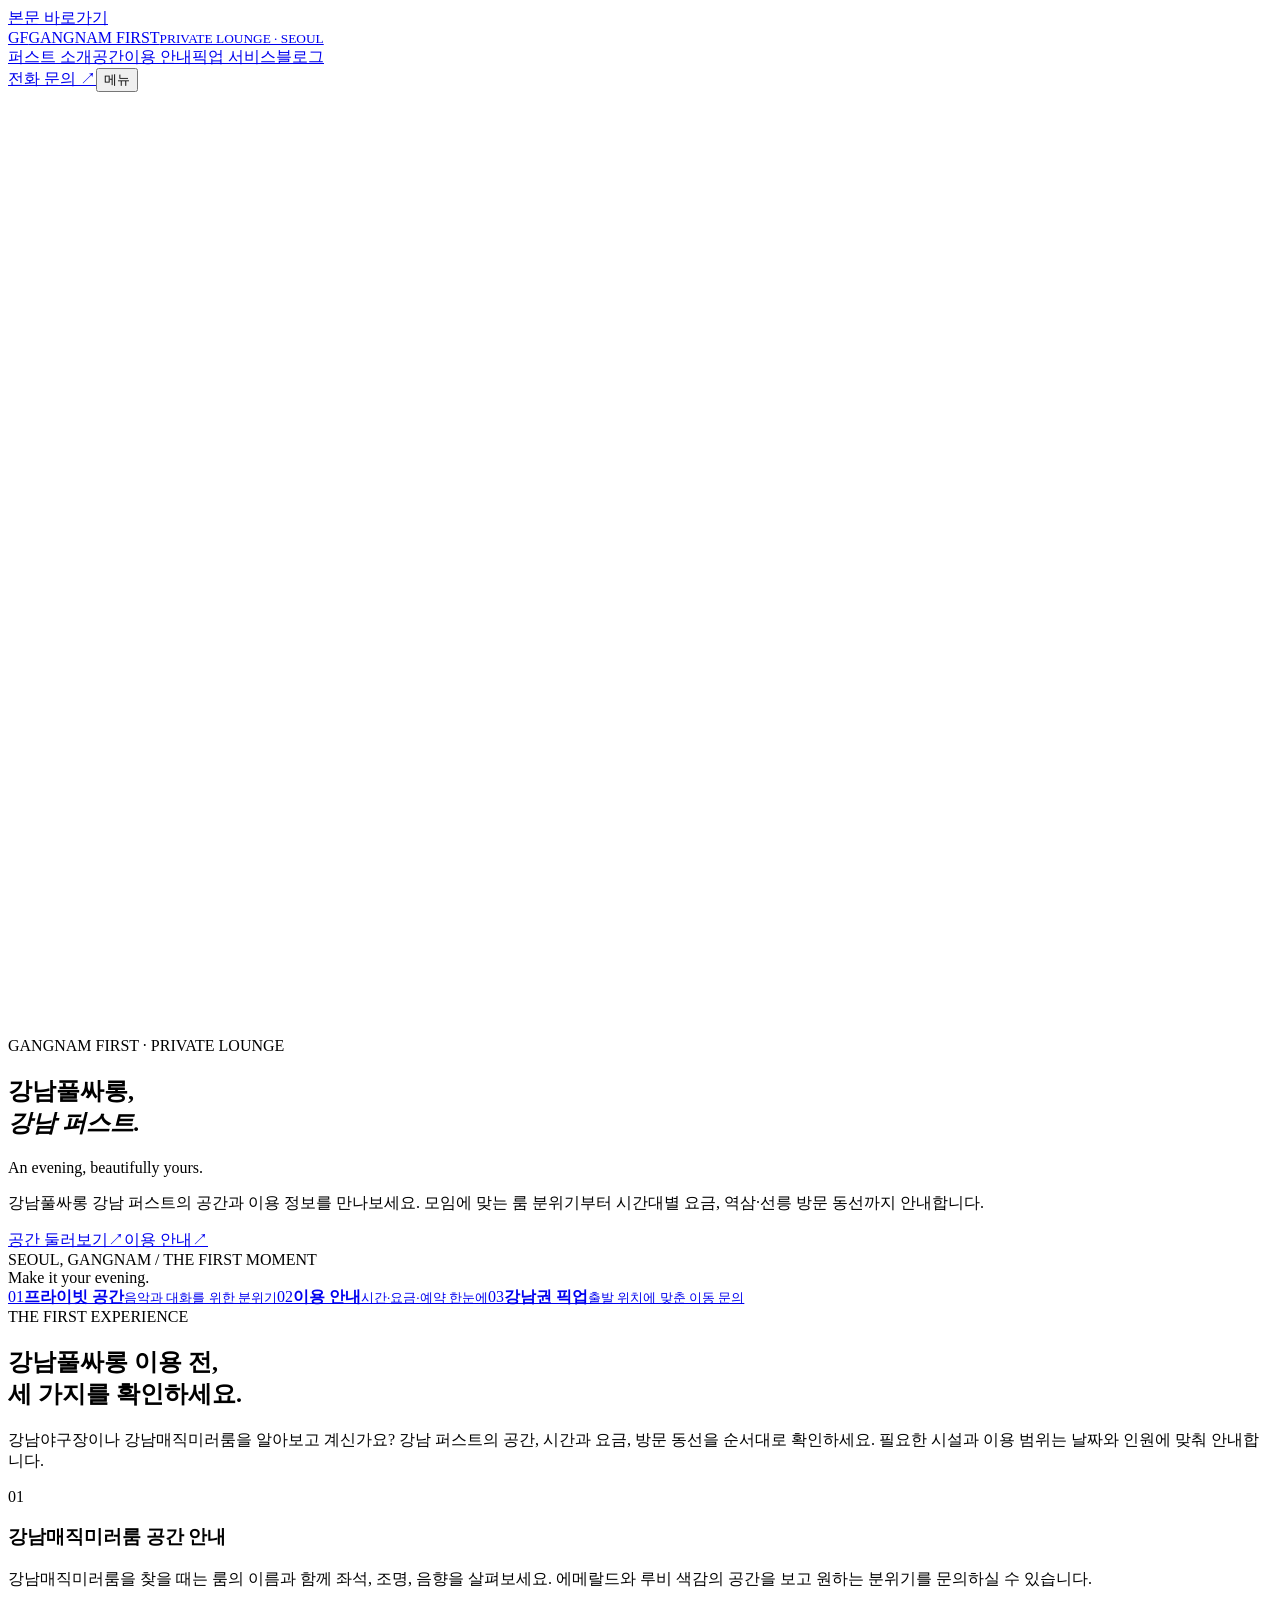
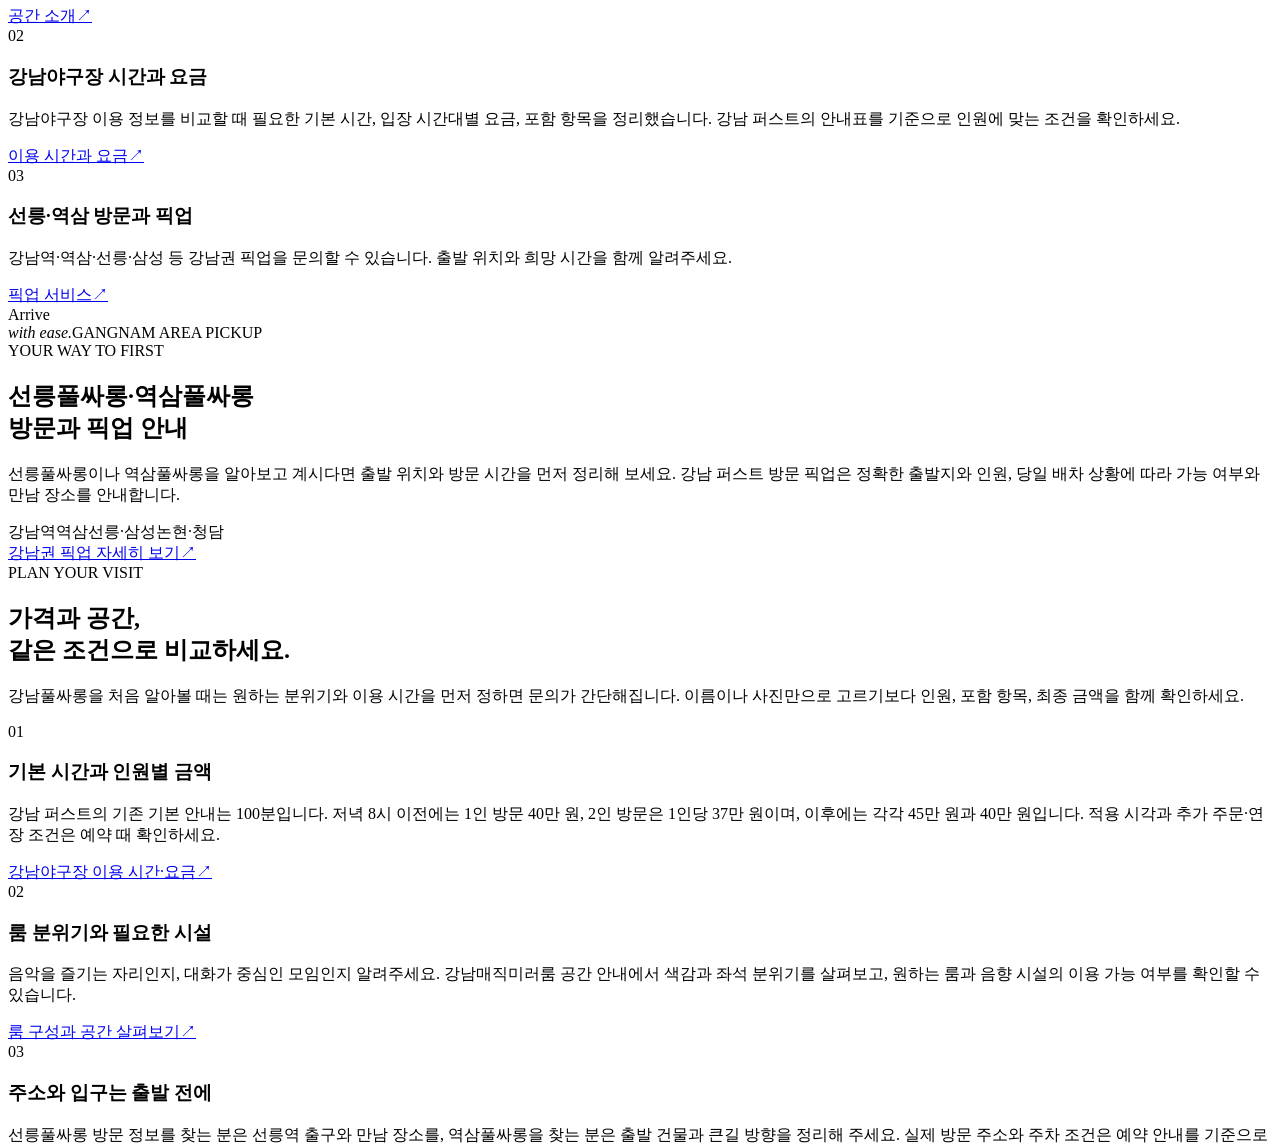
==== commit a62fcc82: "Improve keyword placement across Gangnam First service pages and journal" ====
--- a/public/index.html
+++ b/public/index.html
@@ -1,5 +1,6 @@
-<!doctype html><html lang="ko"><head><meta charset="utf-8"><meta name="viewport" content="width=device-width,initial-scale=1,viewport-fit=cover"><title>강남풀싸롱 | 강남 퍼스트 공간·이용·픽업 안내</title><meta name="description" content="강남 퍼스트 공간과 이용 안내. 프라이빗 라운지의 분위기, 기존 시간대별 요금, 강남권 픽업과 역삼·선릉 방문 정보, 블로그를 만나보세요."><link rel="canonical" href="https://gangnam1st.com/full1"><meta name="robots" content="index,follow,max-image-preview:large"><meta name="theme-color" content="#101311"><meta property="og:locale" content="ko_KR"><meta property="og:type" content="website"><meta property="og:site_name" content="강남 퍼스트"><meta property="og:title" content="강남풀싸롱 | 강남 퍼스트 공간·이용·픽업 안내"><meta property="og:description" content="강남 퍼스트 공간과 이용 안내. 프라이빗 라운지의 분위기, 기존 시간대별 요금, 강남권 픽업과 역삼·선릉 방문 정보, 블로그를 만나보세요."><meta property="og:url" content="https://gangnam1st.com/full1"><meta property="og:image" content="https://gangnam1st.com/assets/lounge-amber-1672.webp"><meta property="og:image:width" content="1672"><meta property="og:image:height" content="941"><link rel="icon" href="/assets/favicon.svg" type="image/svg+xml"><link rel="stylesheet" href="/assets/site.css?v=9447bc719a2a"><script src="/assets/site.js?v=cad2d6551fce" defer></script><script type="application/ld+json">[{"@context": "https://schema.org", "@type": "WebSite", "@id": "https://gangnam1st.com/#website", "name": "강남 퍼스트", "url": "https://gangnam1st.com/full1", "inLanguage": "ko-KR"}, {"@context": "https://schema.org", "@type": "WebPage", "name": "강남풀싸롱 | 강남 퍼스트 공간·이용·픽업 안내", "description": "강남 퍼스트 공간과 이용 안내. 프라이빗 라운지의 분위기, 기존 시간대별 요금, 강남권 픽업과 역삼·선릉 방문 정보, 블로그를 만나보세요.", "url": "https://gangnam1st.com/full1", "inLanguage": "ko-KR", "isPartOf": {"@id": "https://gangnam1st.com/#website"}}]</script></head><body><a class="skip-link" href="#main">본문 바로가기</a><header class="site-header"><div class="header-inner container"><a class="brand" href="/full1" aria-label="강남 퍼스트 홈"><span class="monogram" aria-hidden="true">GF</span><span class="brand-name">GANGNAM FIRST<small>PRIVATE LOUNGE · SEOUL</small></span></a><nav class="desktop-nav" aria-label="주 메뉴"><a href="/about">퍼스트 소개</a><a href="/spaces">공간</a><a href="/guide">이용 안내</a><a href="/pickup">픽업 서비스</a><a href="/blog">블로그</a></nav><a class="header-call" href="tel:01067402737">전화 문의 ↗</a><button class="menu-toggle" type="button" aria-expanded="false" aria-controls="mobile-menu">메뉴</button></div><nav class="mobile-nav" id="mobile-menu" aria-label="모바일 메뉴" hidden><a href="/about">퍼스트 소개</a><a href="/spaces">공간</a><a href="/guide">이용 안내</a><a href="/pickup">픽업 서비스</a><a href="/blog">블로그</a><a href="/location">방문 안내</a><a href="/faq">자주 묻는 질문</a></nav></header><main id="main"><section class="home-hero"><picture class="hero-photo"><source type="image/webp" srcset="/assets/lounge-amber-640.webp 640w, /assets/lounge-amber-960.webp 960w, /assets/lounge-amber-1672.webp 1672w" sizes="(max-width:680px) 100vw, (max-width:1400px) 90vw, 1280px"><img src="/assets/lounge-amber-960.webp" alt="앰버빛 샹들리에와 보랏빛 조명, 가죽 소파가 어우러진 프라이빗 라운지" width="1672" height="941" loading="eager" fetchpriority="high" decoding="async"></picture><div class="container"><div class="hero-copy"><span class="eyebrow">GANGNAM FIRST · PRIVATE LOUNGE</span><h1>강남의 밤,<br><em>당신의 취향으로.</em></h1><div class="signature">An evening, beautifully yours.</div><p>은은한 조명, 음악이 흐르는 공간.<br>좋은 사람들과 나누는 대화에 집중하세요.<br>강남 퍼스트가 편안한 저녁을 안내합니다.</p><div class="button-row"><a class="button" href="/spaces">공간 둘러보기<span class="arrow" aria-hidden="true">↗</span></a><a class="button outline" href="/guide">이용 안내<span class="arrow" aria-hidden="true">↗</span></a></div></div></div><span class="hero-footnote">SEOUL, GANGNAM / THE FIRST MOMENT</span></section>
+<!doctype html><html lang="ko"><head><meta charset="utf-8"><meta name="viewport" content="width=device-width,initial-scale=1,viewport-fit=cover"><title>강남풀싸롱 강남 퍼스트 | 야구장·매직미러룸 이용 안내</title><meta name="description" content="강남풀싸롱 강남 퍼스트의 공간·요금·예약 안내. 강남야구장과 강남매직미러룸을 알아보는 분을 위해 기본 이용 시간, 포함 항목, 선릉·역삼 방문과 픽업 정보를 정리했습니다."><link rel="canonical" href="https://gangnam1st.com/full1"><meta name="robots" content="index,follow,max-image-preview:large"><meta name="theme-color" content="#101311"><meta property="og:locale" content="ko_KR"><meta property="og:type" content="website"><meta property="og:site_name" content="강남 퍼스트"><meta property="og:title" content="강남풀싸롱 강남 퍼스트 | 야구장·매직미러룸 이용 안내"><meta property="og:description" content="강남풀싸롱 강남 퍼스트의 공간·요금·예약 안내. 강남야구장과 강남매직미러룸을 알아보는 분을 위해 기본 이용 시간, 포함 항목, 선릉·역삼 방문과 픽업 정보를 정리했습니다."><meta property="og:url" content="https://gangnam1st.com/full1"><meta property="og:image" content="https://gangnam1st.com/assets/lounge-amber-1672.webp"><meta property="og:image:width" content="1672"><meta property="og:image:height" content="941"><link rel="icon" href="/assets/favicon.svg" type="image/svg+xml"><link rel="stylesheet" href="/assets/site.css?v=9447bc719a2a"><script src="/assets/site.js?v=cad2d6551fce" defer></script><script type="application/ld+json">[{"@context": "https://schema.org", "@type": "WebSite", "@id": "https://gangnam1st.com/#website", "name": "강남 퍼스트", "url": "https://gangnam1st.com/full1", "inLanguage": "ko-KR"}, {"@context": "https://schema.org", "@type": "WebPage", "name": "강남풀싸롱 강남 퍼스트 | 야구장·매직미러룸 이용 안내", "description": "강남풀싸롱 강남 퍼스트의 공간·요금·예약 안내. 강남야구장과 강남매직미러룸을 알아보는 분을 위해 기본 이용 시간, 포함 항목, 선릉·역삼 방문과 픽업 정보를 정리했습니다.", "url": "https://gangnam1st.com/full1", "inLanguage": "ko-KR", "isPartOf": {"@id": "https://gangnam1st.com/#website"}}]</script></head><body><a class="skip-link" href="#main">본문 바로가기</a><header class="site-header"><div class="header-inner container"><a class="brand" href="/full1" aria-label="강남 퍼스트 홈"><span class="monogram" aria-hidden="true">GF</span><span class="brand-name">GANGNAM FIRST<small>PRIVATE LOUNGE · SEOUL</small></span></a><nav class="desktop-nav" aria-label="주 메뉴"><a href="/about">퍼스트 소개</a><a href="/spaces">공간</a><a href="/guide">이용 안내</a><a href="/pickup">픽업 서비스</a><a href="/blog">블로그</a></nav><a class="header-call" href="tel:01067402737">전화 문의 ↗</a><button class="menu-toggle" type="button" aria-expanded="false" aria-controls="mobile-menu">메뉴</button></div><nav class="mobile-nav" id="mobile-menu" aria-label="모바일 메뉴" hidden><a href="/about">퍼스트 소개</a><a href="/spaces">공간</a><a href="/guide">이용 안내</a><a href="/pickup">픽업 서비스</a><a href="/blog">블로그</a><a href="/location">방문 안내</a><a href="/faq">자주 묻는 질문</a></nav></header><main id="main"><section class="home-hero"><picture class="hero-photo"><source type="image/webp" srcset="/assets/lounge-amber-640.webp 640w, /assets/lounge-amber-960.webp 960w, /assets/lounge-amber-1672.webp 1672w" sizes="(max-width:680px) 100vw, (max-width:1400px) 90vw, 1280px"><img src="/assets/lounge-amber-960.webp" alt="앰버빛 샹들리에와 보랏빛 조명, 가죽 소파가 어우러진 프라이빗 라운지" width="1672" height="941" loading="eager" fetchpriority="high" decoding="async"></picture><div class="container"><div class="hero-copy"><span class="eyebrow">GANGNAM FIRST · PRIVATE LOUNGE</span><h1>강남풀싸롱,<br><em>강남 퍼스트.</em></h1><div class="signature">An evening, beautifully yours.</div><p>강남풀싸롱 강남 퍼스트의 공간과 이용 정보를 만나보세요. 모임에 맞는 룸 분위기부터 시간대별 요금, 역삼·선릉 방문 동선까지 안내합니다.</p><div class="button-row"><a class="button" href="/spaces">공간 둘러보기<span class="arrow" aria-hidden="true">↗</span></a><a class="button outline" href="/guide">이용 안내<span class="arrow" aria-hidden="true">↗</span></a></div></div></div><span class="hero-footnote">SEOUL, GANGNAM / THE FIRST MOMENT</span></section>
 <div class="quickbar"><div class="container quickbar-inner"><div class="quick-label">Make it your evening.</div><a href="/spaces"><span class="num">01</span><span><b>프라이빗 공간</b><small>음악과 대화를 위한 분위기</small></span></a><a href="/guide"><span class="num">02</span><span><b>이용 안내</b><small>시간·요금·예약 한눈에</small></span></a><a href="/pickup"><span class="num">03</span><span><b>강남권 픽업</b><small>출발 위치에 맞춘 이동 문의</small></span></a></div></div>
-<section class="section container"><div class="split-heading"><div><span class="eyebrow">THE FIRST EXPERIENCE</span><h2>좋은 저녁을 만드는<br>작지만 분명한 차이.</h2></div><p>모임의 분위기를 정하는 공간부터 방문 전 궁금한 이용 조건, 강남권 이동 안내까지. 처음 오시는 분도 필요한 정보를 차근차근 살펴볼 수 있도록 준비했습니다.</p></div><div class="intro-grid"><article class="intro-item"><span class="number">01</span><h3>취향이 머무는 공간</h3><p>에메랄드의 차분함과 루비의 깊은 색감. 음악과 대화를 즐기는 모임에 어울리는 공간의 분위기를 만나보세요.</p><a class="text-link" href="/spaces">공간 소개<span aria-hidden="true">↗</span></a></article><article class="intro-item"><span class="number">02</span><h3>알고 시작하는 저녁</h3><p>기본 이용 시간, 시간대별 요금, 포함 항목을 안내합니다. 인원과 일정에 맞는 조건을 미리 살펴보세요.</p><a class="text-link" href="/guide">이용 시간과 요금<span aria-hidden="true">↗</span></a></article><article class="intro-item"><span class="number">03</span><h3>도착까지 편안하게</h3><p>강남역·역삼·선릉·삼성 등 강남권 픽업을 문의할 수 있습니다. 출발 위치와 희망 시간을 함께 알려주세요.</p><a class="text-link" href="/pickup">픽업 서비스<span aria-hidden="true">↗</span></a></article></div></section>
-<section class="feature-band"><div class="container feature-inner"><div class="feature-title serif">Arrive<br><i>with ease.</i><span>GANGNAM AREA PICKUP</span></div><div><span class="eyebrow">YOUR WAY TO FIRST</span><h2>만나는 순간부터<br>편안한 저녁.</h2><p>식사 뒤에도, 퇴근 후에도.<br>강남권에서 출발하신다면 픽업 가능 여부를 문의하세요. 정확한 위치와 인원을 기준으로 만날 장소를 안내합니다.</p><div class="pickup-regions"><span>강남역</span><span>역삼</span><span>선릉·삼성</span><span>논현·청담</span></div><div class="button-row"><a class="button outline" href="/pickup">강남권 픽업 자세히 보기<span class="arrow" aria-hidden="true">↗</span></a></div></div></div></section>
-<section class="section container"><div class="section-head"><div><span class="eyebrow">THE FIRST JOURNAL</span><h2>더 좋은 저녁을 위한 이야기.</h2></div><a class="text-link" href="/blog">모든 글 보기<span aria-hidden="true">↗</span></a></div><div class="journal-grid"><a class="journal-card" href="/blog/first-visit" data-category="이용 가이드"><span class="category">FIRST VISIT</span><span class="journal-no" aria-hidden="true">01</span><h3>처음 방문하는 날, 예약부터 입장까지</h3><p>첫 방문이 어렵게 느껴지는 이유는 준비할 것이 많아서가 아니라, 무엇부터 물어봐야 할지 알기 어렵기 때문입니다. 방문 날짜와 인원, 출발 위치 세 가지만 먼저 정리해 보세요.</p><span class="read-more">이용 가이드 · 5 MIN READ <span aria-hidden="true">↗</span></span></a><a class="journal-card" href="/blog/gangnam-evening" data-category="강남 이야기"><span class="category">GANGNAM AFTER DARK</span><span class="journal-no" aria-hidden="true">02</span><h3>강남에서의 저녁, 이동까지 편안하게</h3><p>좋은 저녁은 공간에 도착하기 전부터 시작됩니다. 같은 강남권 안에서도 출발지가 다르면 모이는 방식이 달라지죠. 오늘의 모임에 맞춰 이동을 간결하게 만드는 방법을 소개합니다.</p><span class="read-more">강남 이야기 · 5 MIN READ <span aria-hidden="true">↗</span></span></a><a class="journal-card" href="/blog/evening-plan" data-category="강남 이야기"><span class="category">A WELL-SPENT EVENING</span><span class="journal-no" aria-hidden="true">03</span><h3>식사 다음의 약속을 여유롭게 만드는 법</h3><p>특별한 저녁에 꼭 복잡한 계획이 필요한 것은 아닙니다. 모임의 목적과 함께할 시간을 먼저 정하면 공간 선택과 이동도 한결 단순해집니다.</p><span class="read-more">강남 이야기 · 5 MIN READ <span aria-hidden="true">↗</span></span></a></div></section></main><section class="contact-band" aria-label="전화 문의"><div class="container contact-inner"><div><span class="eyebrow">YOUR EVENING STARTS HERE</span><h2>오늘의 저녁을 함께 준비합니다.</h2><p>방문 시간과 인원, 출발 위치를 알려주세요.</p></div><a class="contact-phone" href="tel:01067402737">010-6740-2737 <span aria-hidden="true">↗</span></a></div></section><footer class="site-footer"><div class="container"><div class="footer-main"><div><a class="brand" href="/full1" aria-label="강남 퍼스트 홈"><span class="monogram" aria-hidden="true">GF</span><span class="brand-name">GANGNAM FIRST<small>PRIVATE LOUNGE · SEOUL</small></span></a><p>음악과 대화, 그리고 여유로운 강남의 밤.<br>공간부터 이용과 이동까지, 강남 퍼스트.</p></div><nav class="footer-nav" aria-label="사이트 안내"><strong>EXPLORE</strong><a href="/about">퍼스트 소개</a><a href="/spaces">공간 소개</a><a href="/guide">이용 시간·요금</a><a href="/blog">퍼스트 저널</a></nav><nav class="footer-nav" aria-label="방문 도움말"><strong>PLAN YOUR VISIT</strong><a href="/pickup">강남권 픽업 서비스</a><a href="/location">지역별 방문 안내</a><a href="/faq">자주 묻는 질문</a><a href="tel:01067402737">010-6740-2737</a></nav></div><div class="footer-bottom"><span>© 2026 GANGNAM FIRST. ALL RIGHTS RESERVED.</span><span>GANGNAM, SEOUL · 성인 대상 이용 안내</span></div></div></footer><div class="mobile-dock" aria-label="빠른 문의"><a href="/pickup">강남권 픽업 안내</a><a class="dock-call" href="tel:01067402737">전화 문의 <span aria-hidden="true">↗</span></a></div></body></html>+<section class="section container"><div class="split-heading"><div><span class="eyebrow">THE FIRST EXPERIENCE</span><h2>강남풀싸롱 이용 전,<br>세 가지를 확인하세요.</h2></div><p>강남야구장이나 강남매직미러룸을 알아보고 계신가요? 강남 퍼스트의 공간, 시간과 요금, 방문 동선을 순서대로 확인하세요. 필요한 시설과 이용 범위는 날짜와 인원에 맞춰 안내합니다.</p></div><div class="intro-grid"><article class="intro-item"><span class="number">01</span><h3>강남매직미러룸 공간 안내</h3><p>강남매직미러룸을 찾을 때는 룸의 이름과 함께 좌석, 조명, 음향을 살펴보세요. 에메랄드와 루비 색감의 공간을 보고 원하는 분위기를 문의하실 수 있습니다.</p><a class="text-link" href="/spaces">공간 소개<span aria-hidden="true">↗</span></a></article><article class="intro-item"><span class="number">02</span><h3>강남야구장 시간과 요금</h3><p>강남야구장 이용 정보를 비교할 때 필요한 기본 시간, 입장 시간대별 요금, 포함 항목을 정리했습니다. 강남 퍼스트의 안내표를 기준으로 인원에 맞는 조건을 확인하세요.</p><a class="text-link" href="/guide">이용 시간과 요금<span aria-hidden="true">↗</span></a></article><article class="intro-item"><span class="number">03</span><h3>선릉·역삼 방문과 픽업</h3><p>강남역·역삼·선릉·삼성 등 강남권 픽업을 문의할 수 있습니다. 출발 위치와 희망 시간을 함께 알려주세요.</p><a class="text-link" href="/pickup">픽업 서비스<span aria-hidden="true">↗</span></a></article></div></section>
+<section class="feature-band"><div class="container feature-inner"><div class="feature-title serif">Arrive<br><i>with ease.</i><span>GANGNAM AREA PICKUP</span></div><div><span class="eyebrow">YOUR WAY TO FIRST</span><h2>선릉풀싸롱·역삼풀싸롱<br>방문과 픽업 안내</h2><p>선릉풀싸롱이나 역삼풀싸롱을 알아보고 계시다면 출발 위치와 방문 시간을 먼저 정리해 보세요. 강남 퍼스트 방문 픽업은 정확한 출발지와 인원, 당일 배차 상황에 따라 가능 여부와 만남 장소를 안내합니다.</p><div class="pickup-regions"><span>강남역</span><span>역삼</span><span>선릉·삼성</span><span>논현·청담</span></div><div class="button-row"><a class="button outline" href="/pickup">강남권 픽업 자세히 보기<span class="arrow" aria-hidden="true">↗</span></a></div></div></div></section>
+<section class="section container rule"><div class="split-heading"><div><span class="eyebrow">PLAN YOUR VISIT</span><h2>가격과 공간,<br>같은 조건으로 비교하세요.</h2></div><p>강남풀싸롱을 처음 알아볼 때는 원하는 분위기와 이용 시간을 먼저 정하면 문의가 간단해집니다. 이름이나 사진만으로 고르기보다 인원, 포함 항목, 최종 금액을 함께 확인하세요.</p></div><div class="intro-grid"><article class="intro-item"><span class="number">01</span><h3>기본 시간과 인원별 금액</h3><p>강남 퍼스트의 기존 기본 안내는 100분입니다. 저녁 8시 이전에는 1인 방문 40만 원, 2인 방문은 1인당 37만 원이며, 이후에는 각각 45만 원과 40만 원입니다. 적용 시각과 추가 주문·연장 조건은 예약 때 확인하세요.</p><a class="text-link" href="/guide">강남야구장 이용 시간·요금<span aria-hidden="true">↗</span></a></article><article class="intro-item"><span class="number">02</span><h3>룸 분위기와 필요한 시설</h3><p>음악을 즐기는 자리인지, 대화가 중심인 모임인지 알려주세요. 강남매직미러룸 공간 안내에서 색감과 좌석 분위기를 살펴보고, 원하는 룸과 음향 시설의 이용 가능 여부를 확인할 수 있습니다.</p><a class="text-link" href="/spaces">룸 구성과 공간 살펴보기<span aria-hidden="true">↗</span></a></article><article class="intro-item"><span class="number">03</span><h3>주소와 입구는 출발 전에</h3><p>선릉풀싸롱 방문 정보를 찾는 분은 선릉역 출구와 만남 장소를, 역삼풀싸롱을 찾는 분은 출발 건물과 큰길 방향을 정리해 주세요. 실제 방문 주소와 주차 조건은 예약 안내를 기준으로 확인합니다.</p><a class="text-link" href="/location">선릉·역삼 위치와 방문 안내<span aria-hidden="true">↗</span></a></article></div></section>
+<section class="section container"><div class="section-head"><div><span class="eyebrow">THE FIRST JOURNAL</span><h2>강남풀싸롱 방문 준비 가이드</h2></div><a class="text-link" href="/blog">모든 글 보기<span aria-hidden="true">↗</span></a></div><div class="journal-grid"><a class="journal-card" href="/blog/first-visit" data-category="이용 가이드"><span class="category">FIRST VISIT</span><span class="journal-no" aria-hidden="true">01</span><h3>강남풀싸롱 첫 방문, 예약부터 입장까지</h3><p>강남풀싸롱을 처음 방문한다면 날짜와 인원, 출발 위치부터 정리해 보세요. 강남 퍼스트의 이용 시간과 요금을 확인하고, 예약부터 입장까지 필요한 질문을 순서대로 안내합니다.</p><span class="read-more">이용 가이드 · 5 MIN READ <span aria-hidden="true">↗</span></span></a><a class="journal-card" href="/blog/gangnam-evening" data-category="강남 이야기"><span class="category">GANGNAM AFTER DARK</span><span class="journal-no" aria-hidden="true">02</span><h3>선릉풀싸롱·역삼풀싸롱 방문, 만남 장소와 동선 정하기</h3><p>선릉풀싸롱이나 역삼풀싸롱을 알아보고 저녁 약속을 잡았다면, 출발지와 만남 장소도 함께 정해 보세요. 강남 퍼스트 방문을 준비하는 일행이 서로 다른 곳에서 출발할 때 필요한 동선을 안내합니다.</p><span class="read-more">강남 이야기 · 5 MIN READ <span aria-hidden="true">↗</span></span></a><a class="journal-card" href="/blog/evening-plan" data-category="강남 이야기"><span class="category">A WELL-SPENT EVENING</span><span class="journal-no" aria-hidden="true">03</span><h3>강남야구장 방문 준비, 식사 후 모임 일정 짜기</h3><p>강남야구장 방문을 계획한다면 식사 이후의 이동 시간과 모임 목적을 먼저 정해 보세요. 함께할 시간, 원하는 공간, 음료와 귀가 동선을 정리하면 강남 퍼스트 예약 문의가 한결 간단해집니다.</p><span class="read-more">강남 이야기 · 5 MIN READ <span aria-hidden="true">↗</span></span></a></div></section></main><section class="contact-band" aria-label="전화 문의"><div class="container contact-inner"><div><span class="eyebrow">YOUR EVENING STARTS HERE</span><h2>오늘의 저녁을 함께 준비합니다.</h2><p>방문 시간과 인원, 출발 위치를 알려주세요.</p></div><a class="contact-phone" href="tel:01067402737">010-6740-2737 <span aria-hidden="true">↗</span></a></div></section><footer class="site-footer"><div class="container"><div class="footer-main"><div><a class="brand" href="/full1" aria-label="강남 퍼스트 홈"><span class="monogram" aria-hidden="true">GF</span><span class="brand-name">GANGNAM FIRST<small>PRIVATE LOUNGE · SEOUL</small></span></a><p>음악과 대화, 그리고 여유로운 강남의 밤.<br>공간부터 이용과 이동까지, 강남 퍼스트.</p></div><nav class="footer-nav" aria-label="사이트 안내"><strong>EXPLORE</strong><a href="/about">퍼스트 소개</a><a href="/spaces">공간 소개</a><a href="/guide">이용 시간·요금</a><a href="/blog">퍼스트 저널</a></nav><nav class="footer-nav" aria-label="방문 도움말"><strong>PLAN YOUR VISIT</strong><a href="/pickup">강남권 픽업 서비스</a><a href="/location">지역별 방문 안내</a><a href="/faq">자주 묻는 질문</a><a href="tel:01067402737">010-6740-2737</a></nav></div><div class="footer-bottom"><span>© 2026 GANGNAM FIRST. ALL RIGHTS RESERVED.</span><span>GANGNAM, SEOUL · 성인 대상 이용 안내</span></div></div></footer><div class="mobile-dock" aria-label="빠른 문의"><a href="/pickup">강남권 픽업 안내</a><a class="dock-call" href="tel:01067402737">전화 문의 <span aria-hidden="true">↗</span></a></div></body></html>
